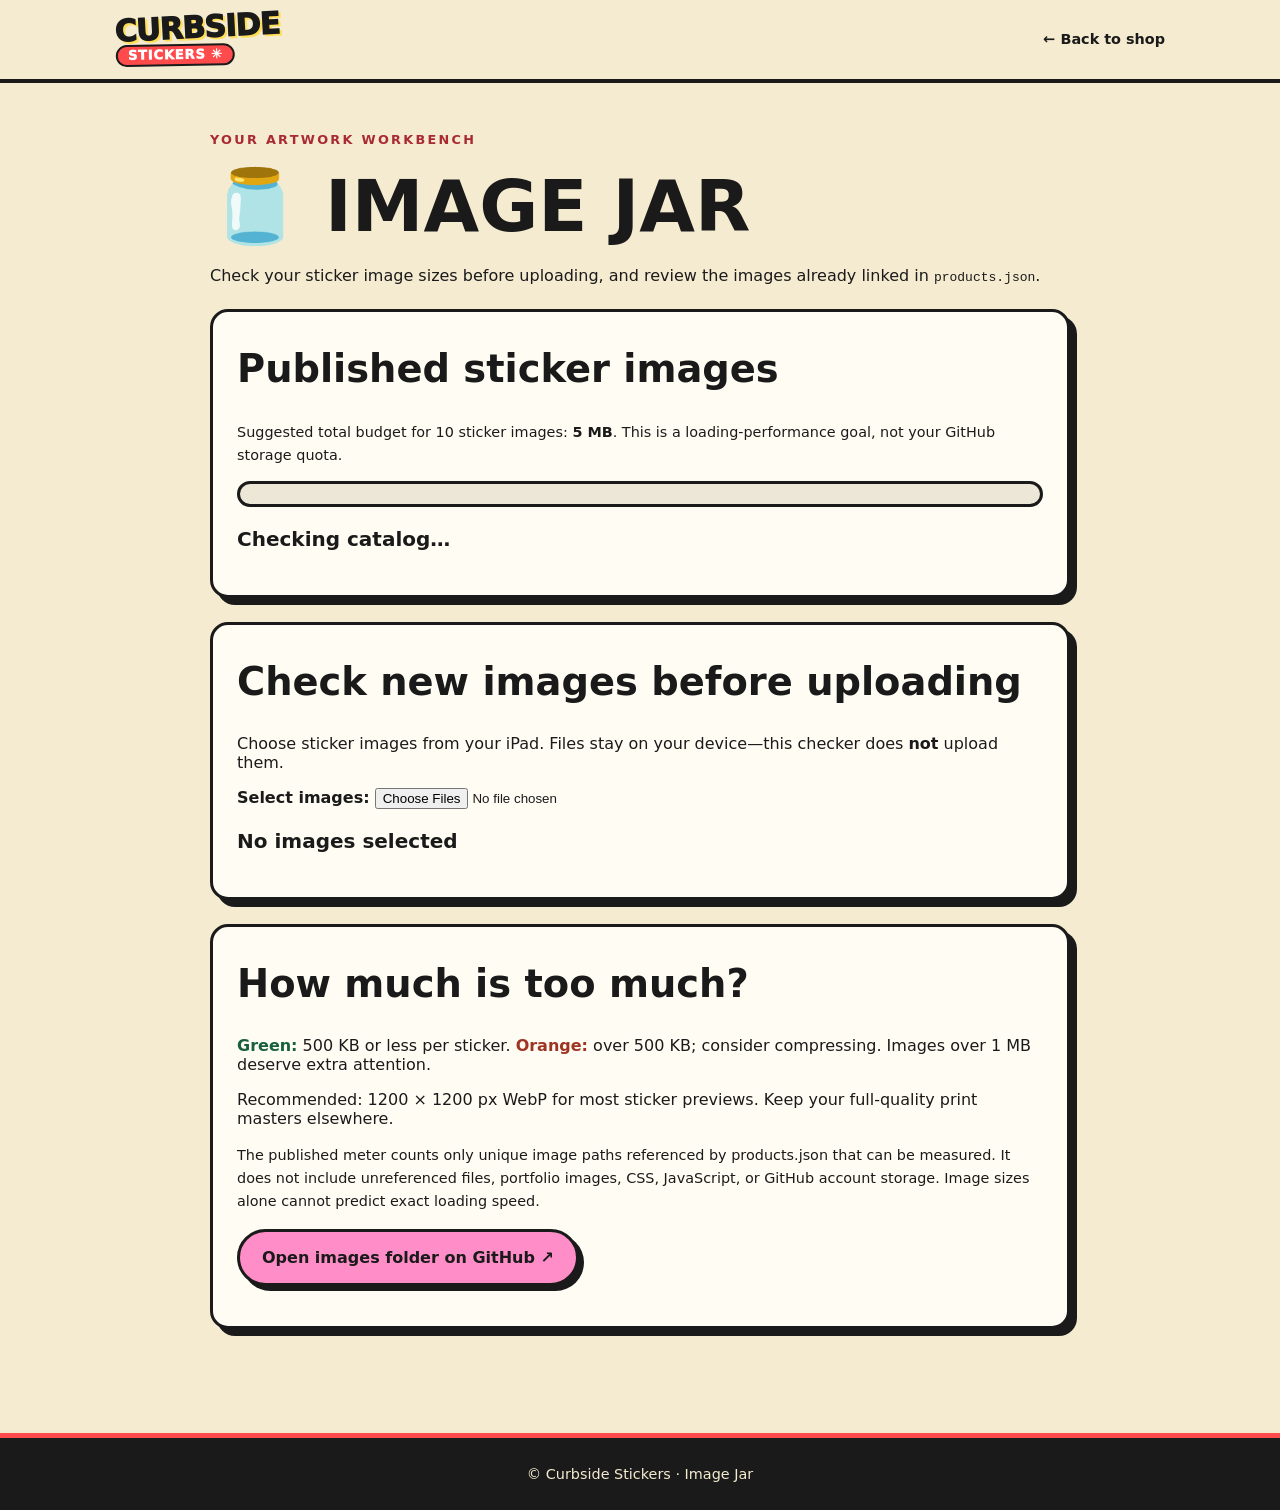
==== image-jar.html @ d5e13626 "Add Curbside Image Jar image budget checker" ====
<!doctype html>
<html lang="en"><head><meta charset="utf-8"><meta name="viewport" content="width=device-width,initial-scale=1">
<meta name="robots" content="noindex"><title>Image Jar | Curbside Stickers</title><link rel="stylesheet" href="style.css">
<style>
.jar-wrap{max-width:900px;margin:0 auto;padding:36px 20px 80px}.jar-panel{background:#fffdf3;border:3px solid #1a1a1a;border-radius:18px;box-shadow:7px 7px 0 #1a1a1a;padding:24px;margin:24px 0}
.jar-meter{height:26px;border:3px solid #1a1a1a;border-radius:30px;overflow:hidden;background:#ece7d7}.jar-fill{height:100%;width:0;background:#b6f3c0;transition:width .2s}
.jar-stat{font-size:1.25rem;font-weight:900}.jar-list{padding:0;list-style:none}.jar-list li{padding:12px 0;border-bottom:1px solid #bbb;overflow-wrap:anywhere}.jar-good{color:#18613c}.jar-warn{color:#a03424}.jar-note{font-size:.9rem;line-height:1.6}input[type=file]{max-width:100%}
</style></head><body>
<header><a class="logo" href="./"><span class="logo-main">CURBSIDE</span><span class="logo-sub">STICKERS ✳</span></a><nav><a href="./">← Back to shop</a></nav></header>
<main class="jar-wrap"><p class="eyebrow">YOUR ARTWORK WORKBENCH</p><h1 style="font-size:clamp(2.5rem,7vw,4.5rem)">🫙 IMAGE JAR</h1>
<p>Check your sticker image sizes before uploading, and review the images already linked in <code>products.json</code>.</p>
<section class="jar-panel"><h2>Published sticker images</h2><p class="jar-note">Suggested total budget for 10 sticker images: <strong>5 MB</strong>. This is a loading-performance goal, not your GitHub storage quota.</p>
<div class="jar-meter" role="progressbar" aria-label="Published image budget used" aria-valuemin="0" aria-valuemax="100" aria-valuenow="0" id="published-meter"><div class="jar-fill" id="published-fill"></div></div>
<p class="jar-stat" id="published-total" aria-live="polite">Checking catalog…</p><ul class="jar-list" id="published-list"></ul><p class="jar-note" id="published-note"></p></section>
<section class="jar-panel"><h2>Check new images before uploading</h2><p>Choose sticker images from your iPad. Files stay on your device—this checker does <strong>not</strong> upload them.</p>
<label for="image-files"><strong>Select images:</strong></label> <input id="image-files" type="file" accept="image/png,image/jpeg,image/webp" multiple>
<p class="jar-stat" id="local-total" aria-live="polite">No images selected</p><ul class="jar-list" id="local-list"></ul></section>
<section class="jar-panel"><h2>How much is too much?</h2><p><strong class="jar-good">Green:</strong> 500 KB or less per sticker. <strong class="jar-warn">Orange:</strong> over 500 KB; consider compressing. Images over 1 MB deserve extra attention.</p>
<p>Recommended: 1200 × 1200 px WebP for most sticker previews. Keep your full-quality print masters elsewhere.</p>
<p class="jar-note">The published meter counts only unique image paths referenced by products.json that can be measured. It does not include unreferenced files, portfolio images, CSS, JavaScript, or GitHub account storage. Image sizes alone cannot predict exact loading speed.</p>
<p><a class="button" href="https://github.com/Wonka15/Little-Sticker-Shop/tree/main/images" target="_blank" rel="noopener noreferrer">Open images folder on GitHub ↗</a></p>
</section></main><footer>© Curbside Stickers · Image Jar</footer><script src="image-jar.js" defer></script></body></html>
---- style.css ----
/*
  CURBSIDE STICKERS — DESIGN SYSTEM
  ====================================
  CSS controls HOW the HTML looks.

  Beginner vocabulary:
  - selector: which element we are styling (example: .hero)
  - property: what we change (example: background)
  - value: the new setting (example: #e8e5ff)

  Tip: edit ONE value, save, then refresh the page to see the result.
*/

/* 1. GLOBAL COLORS AND DEFAULTS */
:root {
  font-family: ui-rounded, system-ui, -apple-system, sans-serif;
  color: #24243c;       /* Main ink color */
  background: #fffaf3;  /* Cream page background */
}

/* border-box keeps padding inside an element's declared width. */
* { box-sizing: border-box; }
body { margin: 0; }
a { color: inherit; }

/* 2. HEADER AND NAVIGATION */
header {
  display: flex;
  align-items: center;
  justify-content: space-between;
  gap: 16px;
  padding: 22px max(24px, calc((100vw - 1050px) / 2));
  background: #fff;
  border-bottom: 2px solid #24243c;
}
header a { text-decoration: none; }
.logo { font-weight: 900; font-size: 1.2rem; }
nav { display: flex; gap: 18px; font-size: .9rem; }

/* 3. HERO — the big colorful welcome section */
.hero {
  padding: 100px 24px 110px;
  text-align: center;
  background: #e8e5ff;
}
.eyebrow {
  font-size: .8rem;
  letter-spacing: .18em;
  font-weight: 900;
  color: #6854a9;
}
h1 {
  font-size: clamp(3.4rem, 9vw, 6.5rem);
  line-height: 1.04;
  margin: 22px 0;
}
h1 em { color: #e45b8d; font-style: normal; }
.hero p { max-width: 480px; margin: 0 auto 28px; line-height: 1.7; }

/* Shared button style: reused by the hero and product card. */
.button {
  display: inline-block;
  background: #24243c;
  color: white;
  padding: 16px 22px;
  border-radius: 14px;
  text-decoration: none;
  font-weight: 800;
  box-shadow: 5px 5px 0 #e45b8d;
}
.button:focus-visible, a:focus-visible {
  outline: 3px solid #e45b8d;
  outline-offset: 4px;
}

/* 4. PAGE SECTIONS */
.section { max-width: 1050px; margin: auto; padding: 76px 24px; }
h2 { font-size: 2.4rem; margin: 10px 0 30px; }

/* 5. PRODUCT CARD — two columns on large screens */
.product {
  display: grid;
  grid-template-columns: 1fr 1fr;
  border: 2px solid #24243c;
  border-radius: 22px;
  overflow: hidden;
  background: white;
  box-shadow: 9px 9px 0 #d8d1fa;
}

/* 6. STICKER ART CONTAINER AND LEGACY ILLUSTRATION STYLES */
.art {
  min-height: 420px;
  background: radial-gradient(circle, #ffe7b0 0 20%, #f4b8cb 70%);
  display: grid;
  place-items: center;
  padding: 35px;
}
.sticker {
  background: #fffef5;
  border: 8px solid white;
  border-radius: 42px;
  transform: rotate(-7deg);
  padding: 34px 20px;
  text-align: center;
  box-shadow: 0 14px 30px #24243c33;
  font-weight: 900;
  letter-spacing: .08em;
}
.computer {
  background: #ddd4bf;
  width: 160px;
  height: 170px;
  border: 7px solid #746e66;
  border-radius: 20px 20px 12px 12px;
  margin: 0 auto 18px;
  padding: 20px;
}
.screen {
  background: #8bc9bc;
  border: 8px solid #5d5a56;
  border-radius: 10px;
  font-size: 38px;
  padding: 8px 0;
}
.slot { width: 60px; height: 6px; background: #746e66; margin: 16px auto; }

/* 7. PRODUCT TEXT, PRICE AND INVENTORY DEMO */
.details { padding: 38px; }
.pill {
  display: inline-block;
  background: #d6f2e4;
  border-radius: 30px;
  padding: 8px 12px;
  font-size: .75rem;
  font-weight: 900;
}
h3 { font-size: 2rem; margin-bottom: 12px; }
.details p { line-height: 1.65; }
.price { display: block; font-size: 2rem; margin: 22px 0; }
.price small { font-size: .8rem; color: #777; }
.meter { height: 12px; background: #eee; border-radius: 20px; overflow: hidden; }
.meter span { display: block; width: 100%; height: 100%; background: #68bea6; }
.muted { color: #666; font-size: .85rem; }
.disabled { background: #777; box-shadow: none; cursor: not-allowed; }

/* 8. BOTTOM INFORMATION AND FOOTER */
.info { background: #fdf0dc; border-radius: 24px; margin-bottom: 60px; }
footer { padding: 28px; text-align: center; background: #24243c; color: white; font-size: .9rem; }

/* 9. MOBILE LAYOUT
   @media means "only apply these styles when the screen is small".
   On an iPad or phone, the product changes from two columns to one. */
@media (max-width: 700px) {
  header { padding: 18px; flex-wrap: wrap; }
  nav { font-size: .8rem; }
  .hero { padding: 75px 20px; }
  .product { grid-template-columns: 1fr; }
  .art { min-height: 310px; }
  .details { padding: 25px; }
}

/* 10. CATALOG: cards are generated from products.json by catalog.js. */
.product-image img { display: block; width: 100%; height: 100%; max-height: 100%; object-fit: contain; }
.product-image .sticker { max-width: 100%; overflow-wrap: anywhere; }

/*
  11. SWIPEABLE SHOWCASE
  =====================
  CSS scroll-snap makes a smooth horizontal gallery without a library.
  On touchscreens: swipe left or right.
  On a desktop: trackpad-scroll sideways, or use Shift + mouse wheel.
*/
.products {
  display: flex;
  overflow-x: auto;
  scroll-snap-type: x mandatory;
  scroll-padding-inline: 8px;
  gap: 22px;
  padding: 12px 8px 26px;
  -webkit-overflow-scrolling: touch;
}
.products .product {
  flex: 0 0 min(84vw, 360px);
  display: flex;
  flex-direction: column;
  scroll-snap-align: start;
  box-shadow: 5px 5px 0 #d8d1fa;
}
.products .art { min-height: 270px; height: 270px; padding: 22px; }
.products .details { padding: 22px; }
.products h3 { font-size: 1.5rem; }
.products .price { font-size: 1.5rem; }
.artwork-link { display: block; text-decoration: none; }
.artwork-link:hover .art { filter: brightness(1.04); }
.artwork-link:focus-visible { outline: 3px solid #e45b8d; outline-offset: -3px; }
.products .sticker { font-size: .9rem; }

/* 12. GRAPHIC DESIGN PORTFOLIO — independent of the sticker shop */
.portfolio-grid {
  display: grid;
  grid-template-columns: repeat(auto-fit, minmax(min(100%, 260px), 1fr));
  gap: 24px;
}
.portfolio-card {
  padding: 18px;
  border: 2px solid #24243c;
  border-radius: 22px;
  background: white;
  box-shadow: 6px 6px 0 #d8d1fa;
}
.portfolio-card h3 { font-size: 1.35rem; margin: 12px 0; }
.portfolio-card p { line-height: 1.6; }
.portfolio-art {
  display: grid;
  place-items: center;
  aspect-ratio: 4 / 3;
  border-radius: 14px;
  overflow: hidden;
  background: linear-gradient(135deg, #e8e5ff, #f4b8cb 55%, #ffe7b0);
}
.portfolio-art img { width: 100%; height: 100%; object-fit: cover; }
.portfolio-placeholder { font-weight: 900; letter-spacing: .12em; color: #6854a9; }
.portfolio-link { display: inline-block; font-weight: 800; margin-top: 8px; }

/* 13. Portfolio spacing */
.portfolio-grid { margin-top: 32px; }

/* 14. TEN SAMPLE STICKER ILLUSTRATIONS
   These decorative demo designs appear whenever product.image is empty.
   To replace one, upload an image and change its path in products.json.
*/
.demo-stage { width:100%; height:100%; min-height:225px; display:grid; place-items:center; background:var(--demo-bg); border-radius:18px; overflow:hidden; }
.demo-diecut { width:80%; min-height:185px; padding:12px; background:#fffefa; border:8px solid #fff; border-radius:38% 42% 35% 40%; box-shadow:0 9px 0 #24243c20,0 15px 30px #24243c22; display:flex; flex-direction:column; align-items:center; justify-content:center; gap:3px; transform:rotate(-6deg); color:var(--demo-ink); text-align:center; }
.demo-sparkle { font-size:1rem; letter-spacing:.4em; }
.demo-emoji { font-size:4.5rem; line-height:1.25; filter:drop-shadow(2px 5px 0 #24243c16); }
.demo-wordmark { font-size:clamp(1.05rem,2vw,1.35rem); font-weight:1000; letter-spacing:.045em; line-height:1.15; }
.demo-caption { font-size:.55rem; font-weight:900; letter-spacing:.14em; margin-top:6px; }

/* 15. ACCESSIBILITY AND MOBILE POLISH */
.products { overscroll-behavior-inline: contain; }
.products .product { min-width: 0; }
.products .details { overflow-wrap: anywhere; }
@media (max-width: 700px) { nav { flex-wrap: wrap; } .section { padding: 56px 20px; } h2 { font-size: clamp(1.8rem, 7vw, 2.4rem); } }
@media (prefers-reduced-motion: reduce) { .products { scroll-behavior: auto; } }

/*
  16. CURBSIDE CARTOON CLUB — BRAND THEME
  =======================================
  Change the colors below to customize the whole site.
  This section intentionally overrides earlier starter styles.
*/
:root {
  --ink: #1a1a1a; --paper: #f4ebd0; --red: #ff4b4b;
  --yellow: #ffde59; --blue: #4ec7e3; --pink: #ff8ec8;
  --mint: #b6f3c0;
  color: var(--ink); background: var(--paper);
  font-family: "Trebuchet MS", ui-rounded, system-ui, sans-serif;
}
body { background: var(--paper); }
header { background: var(--paper); border-bottom: 4px solid var(--ink); padding-block: 14px; }
.logo { display: inline-flex; flex-direction: column; align-items: flex-start; transform: rotate(-3deg); line-height: .94; letter-spacing: -.05em; font-weight: 1000; }
.logo-main { color: var(--ink); font-size: clamp(1.3rem, 3vw, 1.9rem); text-shadow: 2px 2px 0 var(--yellow); }
.logo-sub { background: var(--red); border: 2px solid var(--ink); border-radius: 40px; padding: 3px 10px; color: white; font-size: .82rem; letter-spacing: .06em; transform: rotate(2deg); }
nav a { font-weight: 900; }
nav a:hover { text-decoration: underline; text-decoration-thickness: 3px; text-decoration-color: var(--red); }
.hero { position: relative; isolation: isolate; display: grid; grid-template-columns: minmax(0, 1.3fr) minmax(210px, .7fr); gap: 30px; align-items: center; text-align: left; padding: 80px max(24px, calc((100vw - 1050px)/2)); background: var(--yellow); overflow: hidden; border-bottom: 5px solid var(--ink); }
.hero::before { content: ""; position: absolute; inset: 0; z-index: -1; opacity: .12; background-image: radial-gradient(var(--ink) 1.1px, transparent 1.1px); background-size: 12px 12px; }
.hero h1 { font-family: Impact, "Arial Black", sans-serif; font-weight: 900; font-size: clamp(3.4rem, 7.4vw, 7rem); letter-spacing: -.035em; line-height: .94; margin: 25px 0 12px; }
.hero h1 em { color: var(--red); -webkit-text-stroke: 2px var(--ink); text-shadow: 5px 5px 0 var(--ink); }
.hero .eyebrow { display: inline-block; padding: 8px 12px; background: var(--ink); color: white; letter-spacing: .08em; transform: rotate(-2deg); }
.hero .hero-kicker { font-size: clamp(1.1rem, 2.5vw, 1.55rem); font-weight: 1000; margin: 20px 0 12px; }
.hero p { margin: 0 0 24px; max-width: 520px; font-size: 1rem; }
.hero-art { position: relative; min-height: 350px; }
.hero-sticker { position: absolute; display: grid; place-items: center; border: 9px solid white; outline: 3px solid var(--ink); box-shadow: 9px 11px 0 #1a1a1a33; font-family: "Arial Black", sans-serif; font-weight: 900; }
.hero-smile { width: 190px; height: 190px; border-radius: 50%; background: var(--pink); color: var(--ink); font-size: 10rem; top: 5%; left: 4%; transform: rotate(-14deg); }
.hero-bolt { width: 125px; height: 150px; border-radius: 35% 40% 30% 35%; background: var(--blue); font-size: 5rem; top: 42%; right: 1%; transform: rotate(18deg); }
.hero-skate { width: 100px; height: 100px; border-radius: 36%; background: var(--mint); font-size: 5rem; bottom: 2%; left: 3%; transform: rotate(12deg); }
.hero-scribble { position: absolute; right: 0; top: 0; transform: rotate(13deg); font-size: 1.3rem; font-weight: 1000; line-height: .95; }
.button { border: 3px solid var(--ink); background: var(--pink); color: var(--ink); box-shadow: 5px 5px 0 var(--ink); border-radius: 100px; transition: transform .15s ease, box-shadow .15s ease; }
.button:hover { transform: translate(-2px,-2px); box-shadow: 7px 7px 0 var(--ink); }
.button:focus-visible, a:focus-visible { outline: 3px dashed var(--red); outline-offset: 5px; }
.section h2 { font-family: Impact, "Arial Black", sans-serif; font-size: clamp(2.3rem, 5vw, 4rem); line-height: 1; letter-spacing: -.015em; }
.highlight { background: var(--yellow); box-shadow: 5px 0 0 var(--yellow), -5px 0 0 var(--yellow); }
.eyebrow { color: #a92a31; }
.product, .portfolio-card { border: 3px solid var(--ink); border-radius: 18px; box-shadow: 7px 7px 0 var(--ink); }
.products .product { box-shadow: 7px 7px 0 var(--ink); }
.products .art { background: var(--mint); }
.pill { background: var(--yellow); border: 2px solid var(--ink); letter-spacing: .06em; }
.demo-stage { border: 2px dashed #1a1a1a55; }
.demo-diecut { border: 7px solid white; outline: 2px solid var(--ink); box-shadow: 6px 8px 0 #1a1a1a44; }
.demo-wordmark { font-family: Impact, "Arial Black", sans-serif; font-size: 1.45rem; }
.demo-caption { letter-spacing: .06em; }
.muted { color: #48433b; }
.disabled { background: #e3dfd5; color: #4c4944; border-color: #777; cursor: default; }
.info { background: var(--blue); border: 3px solid var(--ink); box-shadow: 7px 7px 0 var(--ink); }
.portfolio-art { background: linear-gradient(130deg, var(--pink), var(--yellow), var(--mint)); }
footer { background: var(--ink); color: var(--paper); border-top: 5px solid var(--red); }
@media (max-width: 760px) {
  .hero { grid-template-columns: 1fr; padding: 64px 24px 44px; }
  .hero-art { min-height: 230px; max-width: 350px; width: 100%; margin: 0 auto; }
  .hero-smile { width: 145px; height: 145px; font-size: 7.5rem; }
  .hero-bolt { width: 95px; height: 120px; font-size: 3.5rem; }
  .hero-skate { width: 75px; height: 75px; font-size: 3.5rem; }
  nav { gap: 12px; }
}
@media (prefers-reduced-motion: reduce) { .button { transition: none; } }

/* 17. HERO ICON FIX — make the artwork readable on phones and tablets.
   Emoji render at different visual sizes on Apple/Android. Use a CSS-drawn
   lightning bolt and smile instead of relying on platform emoji glyphs. */
.hero-art { width: 100%; min-width: 0; }
.hero-sticker { line-height: 1; }
.hero-smile { font-size: 0; }
.hero-smile::before {
  content: ""; width: 64%; height: 64%; border: 8px solid var(--ink);
  border-radius: 50%; background:
    radial-gradient(circle at 32% 38%, var(--ink) 0 7%, transparent 8%),
    radial-gradient(circle at 68% 38%, var(--ink) 0 7%, transparent 8%),
    var(--pink);
}
.hero-smile::after {
  content: ""; position: absolute; width: 35%; height: 17%;
  border-bottom: 9px solid var(--ink); border-radius: 0 0 60% 60%;
  top: 50%;
}
.hero-bolt { font-size: 0; }
.hero-bolt::before {
  content: ""; width: 75%; height: 83%; background: var(--ink);
  clip-path: polygon(58% 0, 8% 53%, 44% 53%, 29% 100%, 95% 39%, 57% 39%, 76% 0);
}
.hero-skate { font-size: clamp(4rem, 8vw, 6.5rem); }
@media (max-width: 760px) {
  .hero-art { min-height: 320px; max-width: 390px; }
  .hero-smile { width: 190px; height: 190px; top: 4%; left: 4%; }
  .hero-bolt { width: 135px; height: 155px; top: 43%; right: 2%; }
  .hero-skate { width: 95px; height: 95px; bottom: 0; left: 7%; font-size: 5rem; }
  .hero-scribble { right: 4%; top: 4%; }
}
@media (max-width: 370px) {
  .hero-art { min-height: 280px; }
  .hero-smile { width: 155px; height: 155px; }
  .hero-bolt { width: 112px; height: 130px; }
  .hero-skate { width: 80px; height: 80px; font-size: 4rem; }
}

/* 18. ORIGINAL CARTOON ROBOT + SKATEBOARD
   CSS shapes instead of platform-dependent emoji or external image files.
   Edit the dimensions here to resize the homepage illustrations. */
.hero-art { min-height: 370px; }
.cartoon-robot { position: absolute; z-index: 2; width: 195px; height: 278px; top: 5%; left: 2%; transform: rotate(-10deg); filter: drop-shadow(9px 10px 0 #1a1a1a30); }
.robot-antenna { position: absolute; width: 8px; height: 35px; top: -23px; left: 93px; background: var(--ink); border-radius: 5px; }
.robot-antenna::before { content: ""; position: absolute; width: 22px; height: 22px; background: var(--red); border: 4px solid var(--ink); border-radius: 50%; top: -17px; left: -10px; }
.robot-head { position: absolute; width: 185px; height: 155px; top: 15px; left: 5px; border: 7px solid white; outline: 4px solid var(--ink); border-radius: 32px 32px 38px 38px; background: var(--blue); display: flex; justify-content: space-evenly; align-items: center; }
.robot-eye { width: 34px; height: 43px; border: 5px solid var(--ink); border-radius: 50%; background: var(--paper); position: relative; transform: translateY(-15px); }
.robot-eye::after { content: ""; position: absolute; width: 12px; height: 18px; background: var(--ink); border-radius: 50%; top: 13px; left: 10px; }
.robot-mouth { position: absolute; width: 63px; height: 24px; border: 5px solid var(--ink); border-top: 0; border-radius: 0 0 50% 50%; bottom: 20px; left: 55px; }
.robot-body { position: absolute; top: 182px; left: 32px; width: 135px; height: 83px; background: var(--pink); border: 6px solid white; outline: 4px solid var(--ink); border-radius: 20px; display: grid; place-items: center; }
.robot-body::before, .robot-body::after { content: ""; position: absolute; width: 20px; height: 47px; background: var(--blue); border: 4px solid var(--ink); border-radius: 12px; top: 7px; }
.robot-body::before { left: -31px; transform: rotate(15deg); }
.robot-body::after { right: -31px; transform: rotate(-15deg); }
.robot-heart { color: var(--red); font-size: 2.8rem; -webkit-text-stroke: 2px var(--ink); }
.robot-feet { position: absolute; bottom: -2px; left: 56px; width: 24px; height: 20px; background: var(--ink); box-shadow: 61px 0 var(--ink); border-radius: 6px; }
.cartoon-board { position: absolute; z-index: 3; width: 245px; height: 125px; right: 0; bottom: 6%; transform: rotate(-17deg); filter: drop-shadow(8px 9px 0 #1a1a1a30); }
.board-deck { position: absolute; width: 100%; height: 72px; top: 7px; border: 7px solid white; outline: 4px solid var(--ink); border-radius: 45% 45% 43% 43% / 65% 65% 65% 65%; background: var(--red); display: flex; align-items: center; justify-content: center; gap: 8px; font-family: Impact, "Arial Black", sans-serif; font-size: 1.55rem; letter-spacing: .025em; color: white; text-shadow: 2px 2px 0 var(--ink); }
.board-star { color: var(--yellow); font-size: 1.7rem; }
.board-wheel { position: absolute; width: 36px; height: 36px; border: 6px solid var(--ink); background: var(--yellow); border-radius: 50%; top: 78px; }
.wheel-one { left: 44px; } .wheel-two { right: 44px; }
@media (max-width: 760px) {
  .hero-art { min-height: 350px; max-width: 390px; }
  .cartoon-robot { left: 4%; top: 8%; }
  .cartoon-board { right: 0; bottom: 4%; }
}
@media (max-width: 370px) {
  .hero-art { min-height: 320px; }
  .cartoon-robot { transform: rotate(-10deg) scale(.83); transform-origin: top left; }
  .cartoon-board { transform: rotate(-17deg) scale(.82); transform-origin: bottom right; }
}
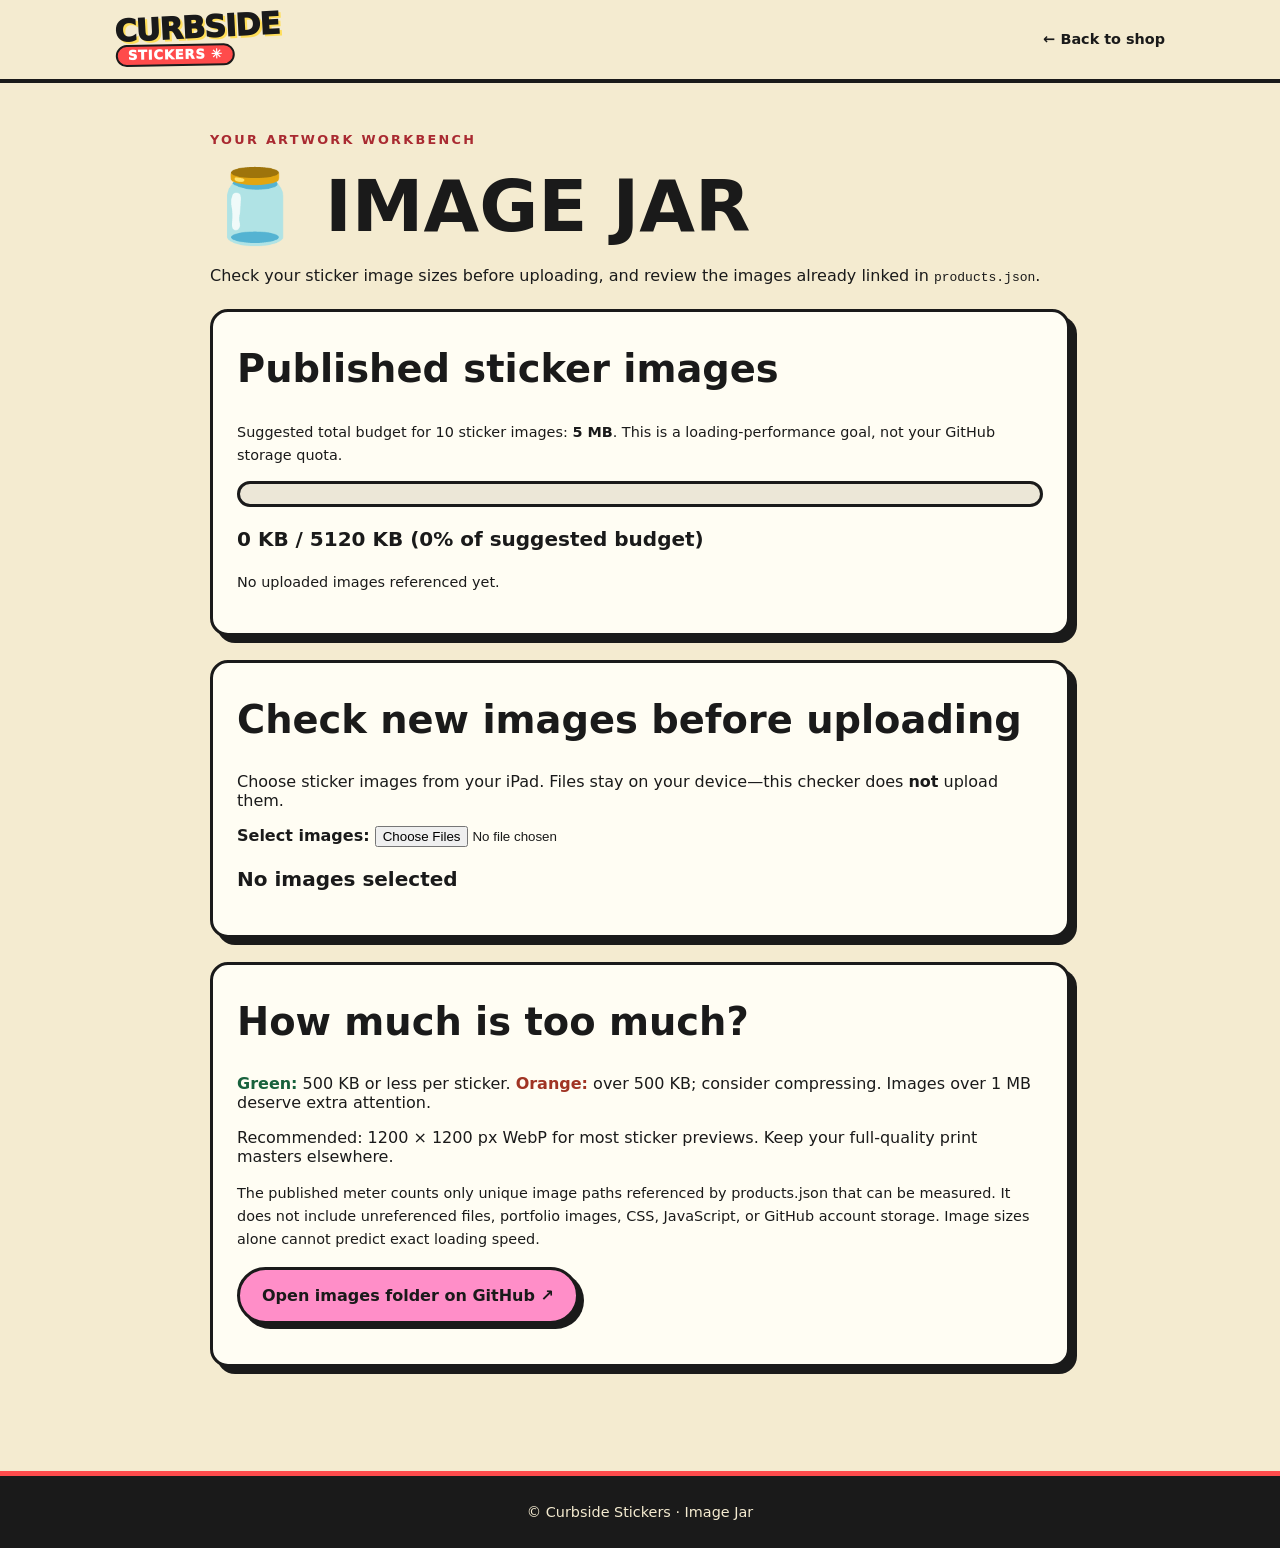
==== commit dd70c041: "Add working image size meter to Image Jar page" ====
--- a/image-jar.html
+++ b/image-jar.html
@@ -19,4 +19,22 @@
 <p>Recommended: 1200 × 1200 px WebP for most sticker previews. Keep your full-quality print masters elsewhere.</p>
 <p class="jar-note">The published meter counts only unique image paths referenced by products.json that can be measured. It does not include unreferenced files, portfolio images, CSS, JavaScript, or GitHub account storage. Image sizes alone cannot predict exact loading speed.</p>
 <p><a class="button" href="https://github.com/Wonka15/Little-Sticker-Shop/tree/main/images" target="_blank" rel="noopener noreferrer">Open images folder on GitHub ↗</a></p>
-</section></main><footer>© Curbside Stickers · Image Jar</footer><script src="image-jar.js" defer></script></body></html>+</section></main><footer>© Curbside Stickers · Image Jar</footer><script>
+const limit=512000,budget=5242880;
+const el=id=>document.getElementById(id);
+const size=n=>(n/1024).toFixed(0)+" KB";
+function row(list,name,bytes){const li=document.createElement("li");li.textContent=name+" — "+size(bytes)+(bytes>limit?" ⚠ Large":" ✓");list.append(li);}
+async function check(){
+ try{
+  const res=await fetch("products.json");if(!res.ok)throw Error("Catalog unavailable");
+  const data=await res.json();let total=0;
+  const paths=[...new Set(data.products.map(p=>p.image).filter(p=>typeof p==="string"&&p.startsWith("images/")&&!p.includes("..")))];
+  for(const path of paths){try{const r=await fetch(path);if(!r.ok)throw Error("Not found");const bytes=(await r.blob()).size;total+=bytes;row(el("published-list"),path,bytes);}catch(e){const li=document.createElement("li");li.textContent=path+" — unavailable";el("published-list").append(li);}}
+  const pct=Math.round(total/budget*100);el("published-total").textContent=size(total)+" / 5120 KB ("+pct+"% of suggested budget)";
+  el("published-fill").style.width=Math.min(pct,100)+"%";el("published-meter").setAttribute("aria-valuenow",Math.min(pct,100));
+  el("published-note").textContent=paths.length?"Only images referenced in products.json are counted.":"No uploaded images referenced yet.";
+ }catch(e){el("published-total").textContent="Unable to check catalog";}
+}
+el("image-files").addEventListener("change",e=>{const files=[...e.target.files];el("local-list").replaceChildren();el("local-total").textContent=files.length+" images · "+size(files.reduce((n,f)=>n+f.size,0));files.forEach(f=>row(el("local-list"),f.name,f.size));});
+check();
+</script></body></html>
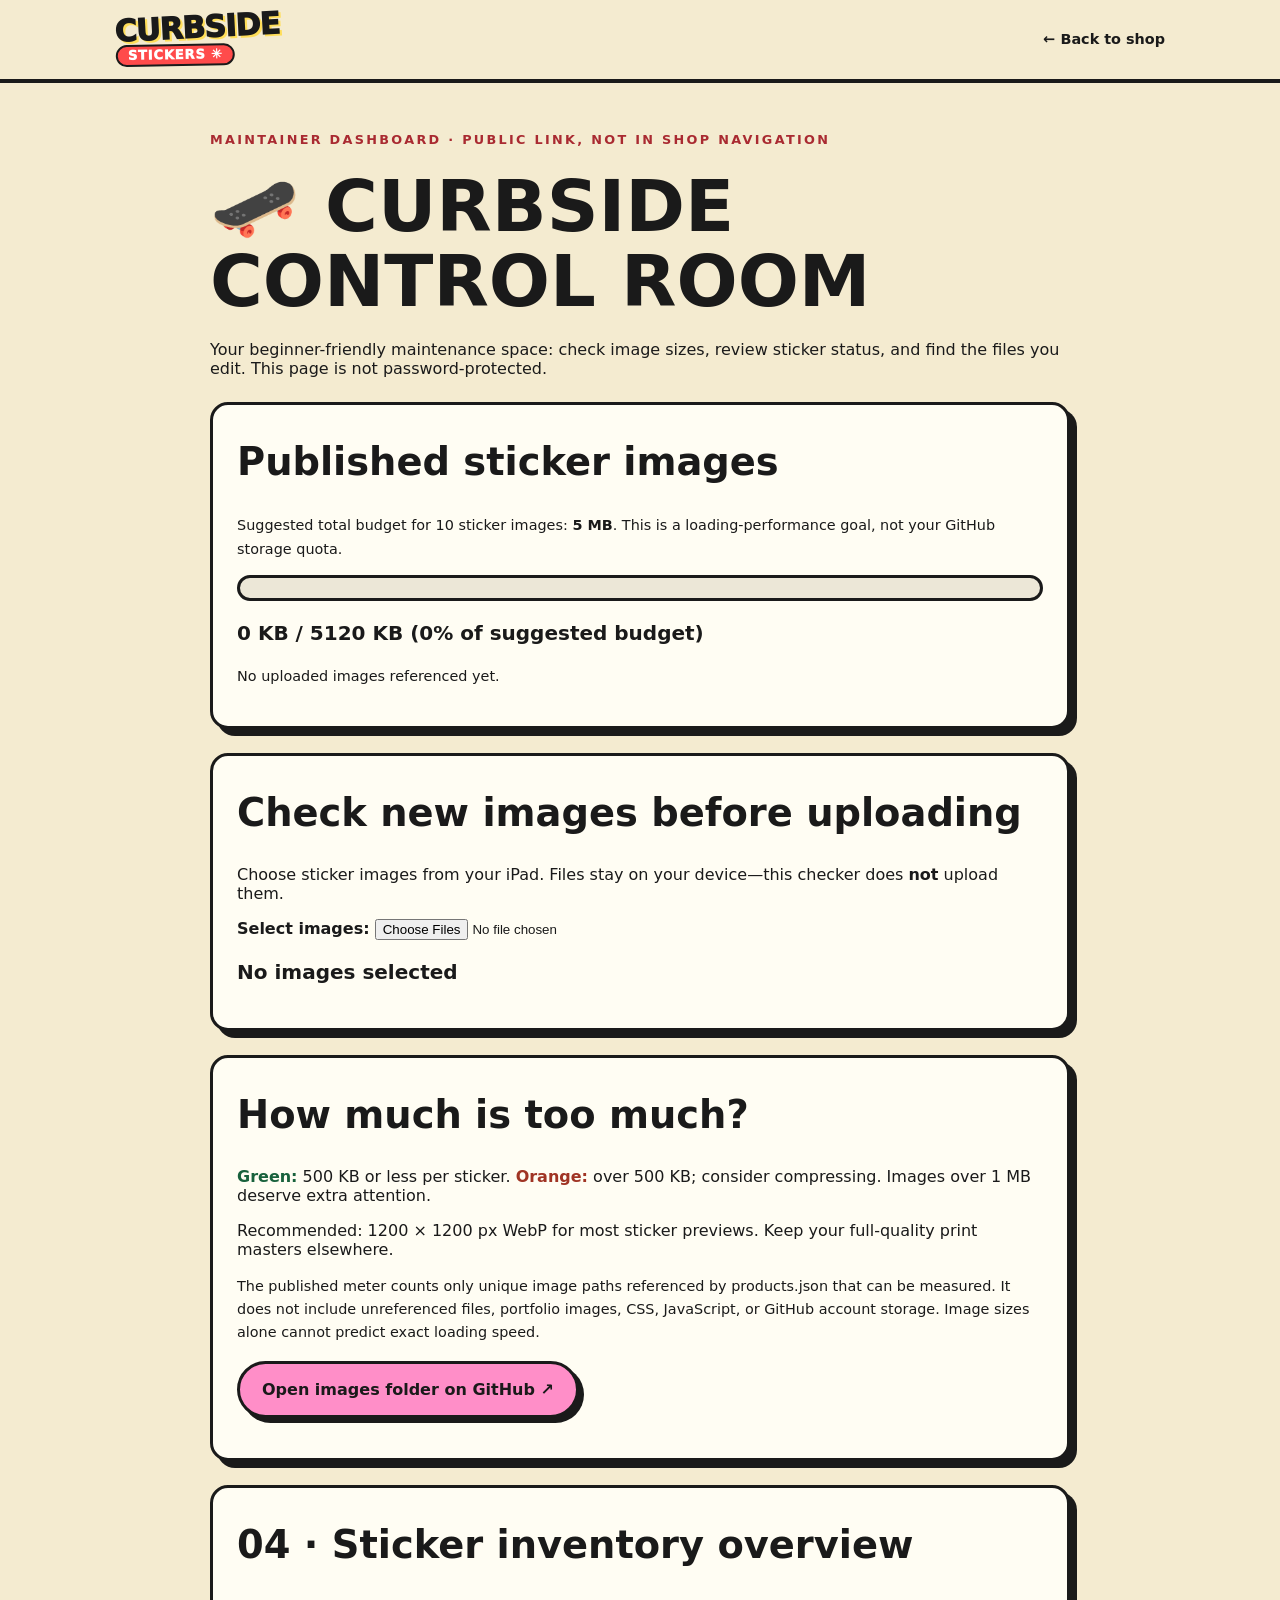
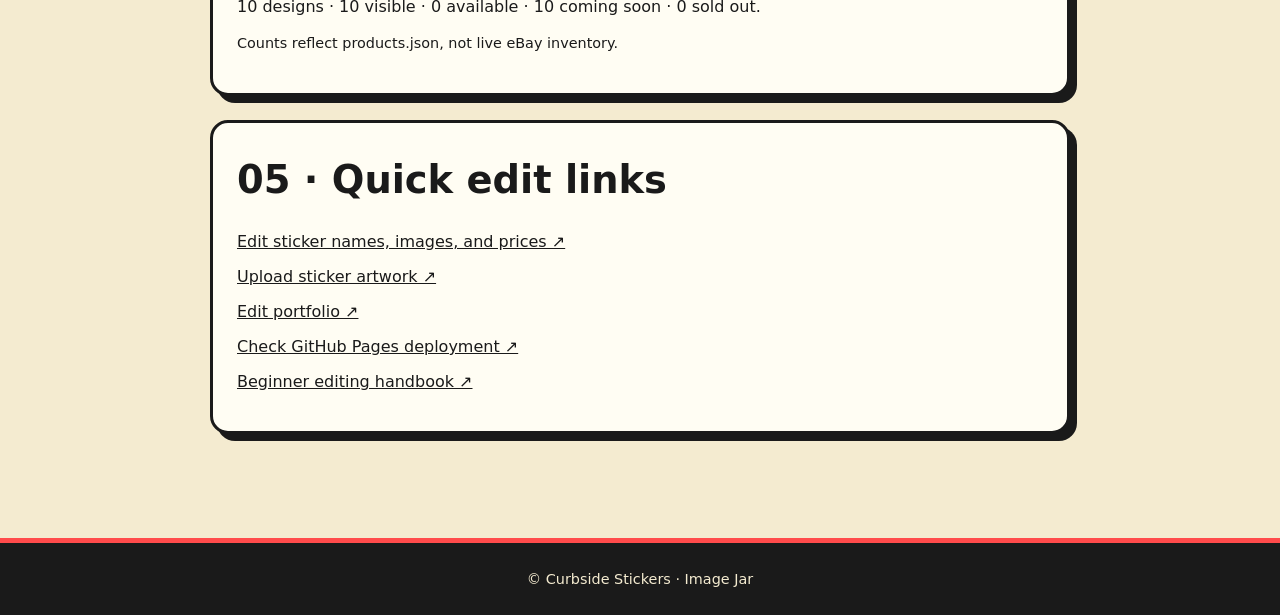
==== commit fb844dcc: "Turn Image Jar into Curbside maintainer control room" ====
--- a/image-jar.html
+++ b/image-jar.html
@@ -1,14 +1,14 @@
 <!doctype html>
 <html lang="en"><head><meta charset="utf-8"><meta name="viewport" content="width=device-width,initial-scale=1">
-<meta name="robots" content="noindex"><title>Image Jar | Curbside Stickers</title><link rel="stylesheet" href="style.css">
+<meta name="robots" content="noindex"><title>Control Room | Curbside Stickers</title><link rel="stylesheet" href="style.css">
 <style>
 .jar-wrap{max-width:900px;margin:0 auto;padding:36px 20px 80px}.jar-panel{background:#fffdf3;border:3px solid #1a1a1a;border-radius:18px;box-shadow:7px 7px 0 #1a1a1a;padding:24px;margin:24px 0}
 .jar-meter{height:26px;border:3px solid #1a1a1a;border-radius:30px;overflow:hidden;background:#ece7d7}.jar-fill{height:100%;width:0;background:#b6f3c0;transition:width .2s}
 .jar-stat{font-size:1.25rem;font-weight:900}.jar-list{padding:0;list-style:none}.jar-list li{padding:12px 0;border-bottom:1px solid #bbb;overflow-wrap:anywhere}.jar-good{color:#18613c}.jar-warn{color:#a03424}.jar-note{font-size:.9rem;line-height:1.6}input[type=file]{max-width:100%}
 </style></head><body>
 <header><a class="logo" href="./"><span class="logo-main">CURBSIDE</span><span class="logo-sub">STICKERS ✳</span></a><nav><a href="./">← Back to shop</a></nav></header>
-<main class="jar-wrap"><p class="eyebrow">YOUR ARTWORK WORKBENCH</p><h1 style="font-size:clamp(2.5rem,7vw,4.5rem)">🫙 IMAGE JAR</h1>
-<p>Check your sticker image sizes before uploading, and review the images already linked in <code>products.json</code>.</p>
+<main class="jar-wrap"><p class="eyebrow">MAINTAINER DASHBOARD · PUBLIC LINK, NOT IN SHOP NAVIGATION</p><h1 style="font-size:clamp(2.5rem,7vw,4.5rem)">🛹 CURBSIDE CONTROL ROOM</h1>
+<p>Your beginner-friendly maintenance space: check image sizes, review sticker status, and find the files you edit. This page is not password-protected.</p>
 <section class="jar-panel"><h2>Published sticker images</h2><p class="jar-note">Suggested total budget for 10 sticker images: <strong>5 MB</strong>. This is a loading-performance goal, not your GitHub storage quota.</p>
 <div class="jar-meter" role="progressbar" aria-label="Published image budget used" aria-valuemin="0" aria-valuemax="100" aria-valuenow="0" id="published-meter"><div class="jar-fill" id="published-fill"></div></div>
 <p class="jar-stat" id="published-total" aria-live="polite">Checking catalog…</p><ul class="jar-list" id="published-list"></ul><p class="jar-note" id="published-note"></p></section>
@@ -19,7 +19,13 @@
 <p>Recommended: 1200 × 1200 px WebP for most sticker previews. Keep your full-quality print masters elsewhere.</p>
 <p class="jar-note">The published meter counts only unique image paths referenced by products.json that can be measured. It does not include unreferenced files, portfolio images, CSS, JavaScript, or GitHub account storage. Image sizes alone cannot predict exact loading speed.</p>
 <p><a class="button" href="https://github.com/Wonka15/Little-Sticker-Shop/tree/main/images" target="_blank" rel="noopener noreferrer">Open images folder on GitHub ↗</a></p>
-</section></main><footer>© Curbside Stickers · Image Jar</footer><script>
+</section><section class="jar-panel"><h2>04 · Sticker inventory overview</h2><p id="inventory-status" aria-live="polite">Reading catalog…</p><p class="jar-note">Counts reflect products.json, not live eBay inventory.</p></section>
+<section class="jar-panel"><h2>05 · Quick edit links</h2>
+<p><a href="https://github.com/Wonka15/Little-Sticker-Shop/edit/main/products.json">Edit sticker names, images, and prices ↗</a></p>
+<p><a href="https://github.com/Wonka15/Little-Sticker-Shop/tree/main/images">Upload sticker artwork ↗</a></p>
+<p><a href="https://github.com/Wonka15/Little-Sticker-Shop/edit/main/projects.json">Edit portfolio ↗</a></p>
+<p><a href="https://github.com/Wonka15/Little-Sticker-Shop/actions">Check GitHub Pages deployment ↗</a></p>
+<p><a href="https://github.com/Wonka15/Little-Sticker-Shop/blob/main/HANDBOOK.md">Beginner editing handbook ↗</a></p></section></main><footer>© Curbside Stickers · Image Jar</footer><script>
 const limit=512000,budget=5242880;
 const el=id=>document.getElementById(id);
 const size=n=>(n/1024).toFixed(0)+" KB";
@@ -28,6 +34,11 @@
  try{
   const res=await fetch("products.json");if(!res.ok)throw Error("Catalog unavailable");
   const data=await res.json();let total=0;
+  // Count your sticker entries. These numbers are not synced with eBay.
+  const products=Array.isArray(data.products)?data.products:[];
+  const visible=products.filter(p=>p.visible!==false);
+  const count=status=>visible.filter(p=>p.status===status).length;
+  el("inventory-status").textContent=products.length+" designs · "+visible.length+" visible · "+count("available")+" available · "+count("coming-soon")+" coming soon · "+count("sold-out")+" sold out.";
   const paths=[...new Set(data.products.map(p=>p.image).filter(p=>typeof p==="string"&&p.startsWith("images/")&&!p.includes("..")))];
   for(const path of paths){try{const r=await fetch(path);if(!r.ok)throw Error("Not found");const bytes=(await r.blob()).size;total+=bytes;row(el("published-list"),path,bytes);}catch(e){const li=document.createElement("li");li.textContent=path+" — unavailable";el("published-list").append(li);}}
   const pct=Math.round(total/budget*100);el("published-total").textContent=size(total)+" / 5120 KB ("+pct+"% of suggested budget)";
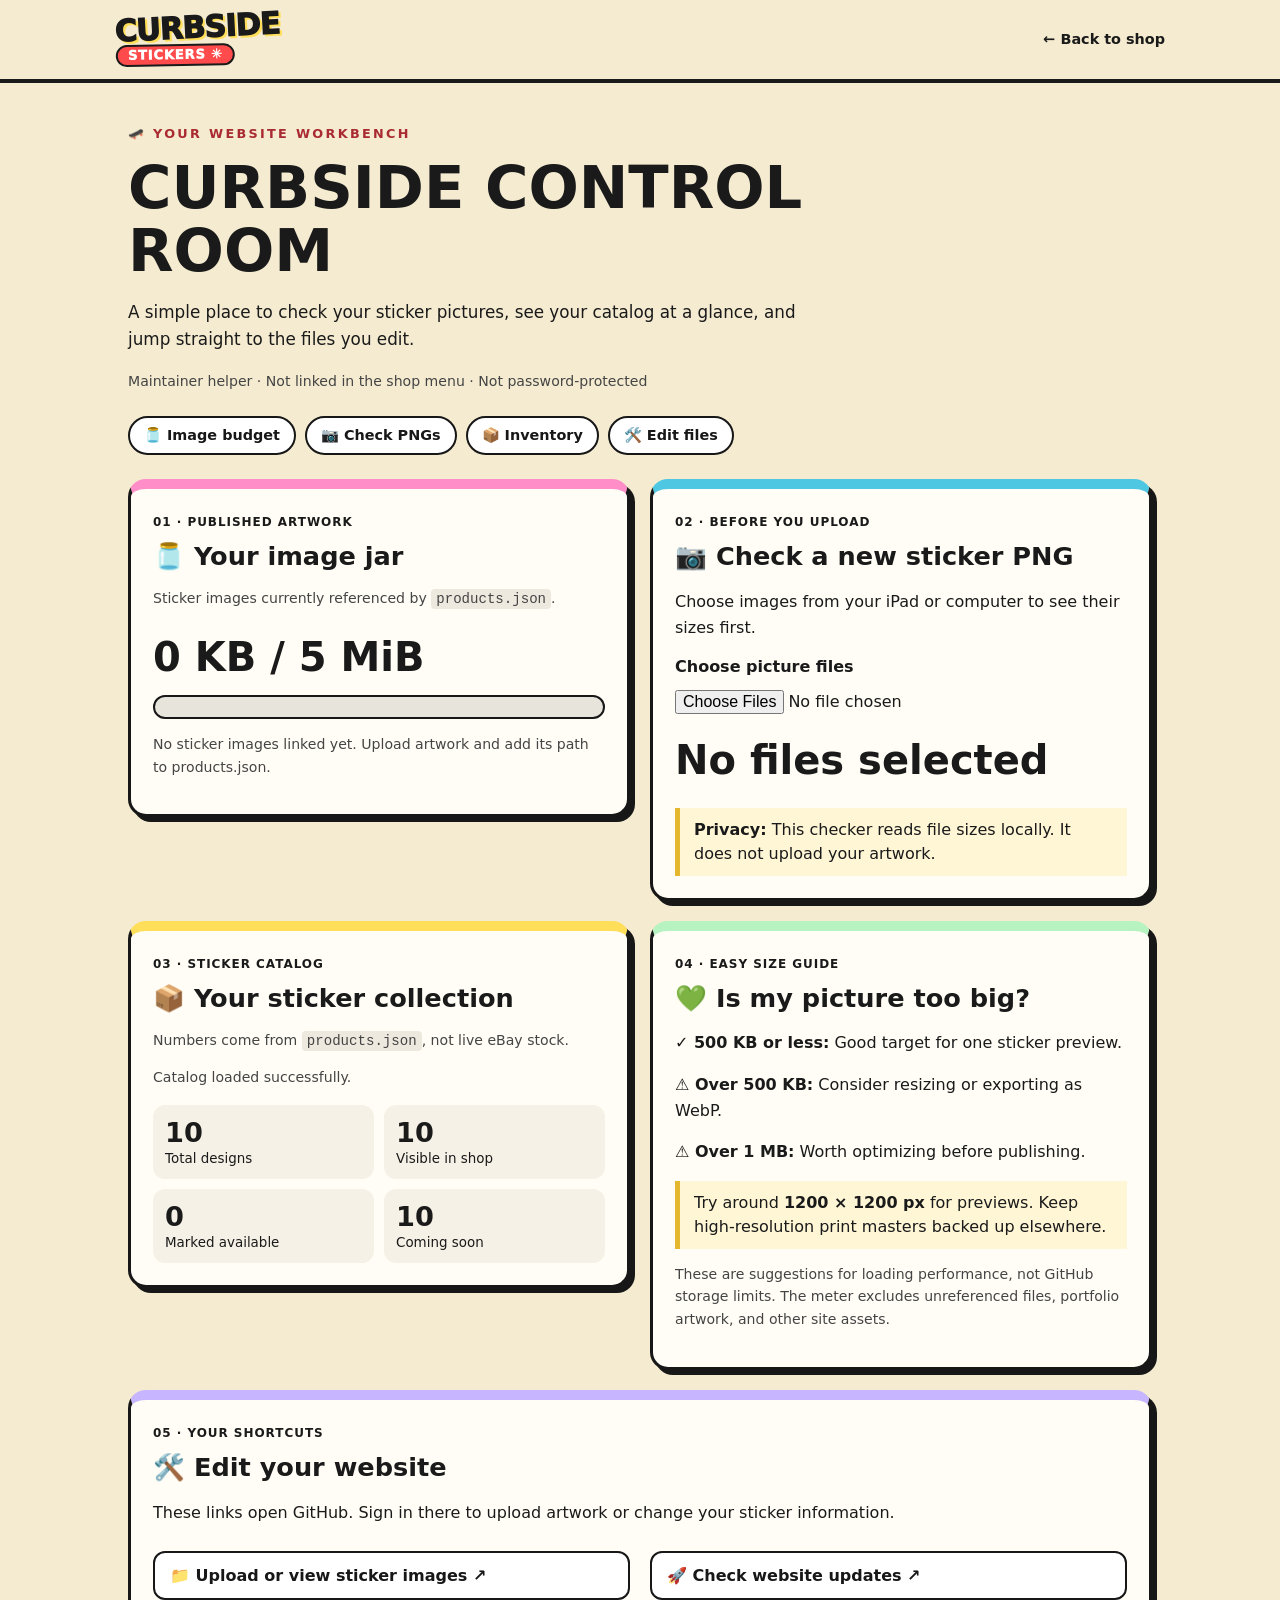
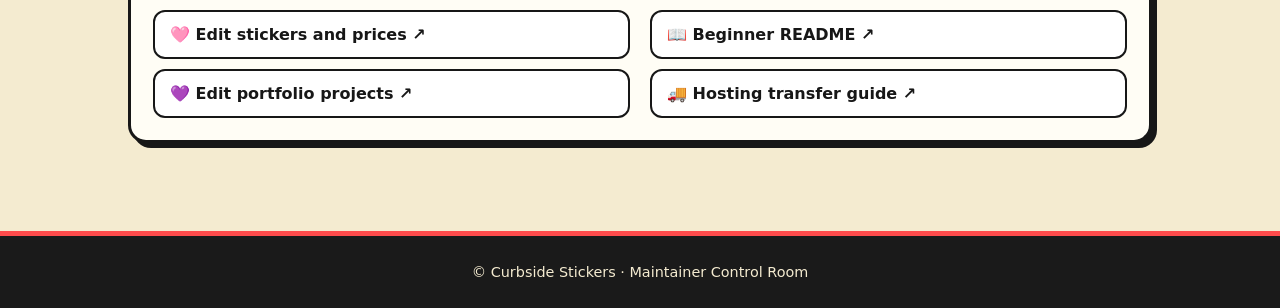
==== commit d5e247b5: "Redesign maintainer Image Jar with readable dashboard cards and beginner comments" ====
--- a/image-jar.html
+++ b/image-jar.html
@@ -1,51 +1,256 @@
 <!doctype html>
-<html lang="en"><head><meta charset="utf-8"><meta name="viewport" content="width=device-width,initial-scale=1">
-<meta name="robots" content="noindex"><title>Control Room | Curbside Stickers</title><link rel="stylesheet" href="style.css">
-<style>
-.jar-wrap{max-width:900px;margin:0 auto;padding:36px 20px 80px}.jar-panel{background:#fffdf3;border:3px solid #1a1a1a;border-radius:18px;box-shadow:7px 7px 0 #1a1a1a;padding:24px;margin:24px 0}
-.jar-meter{height:26px;border:3px solid #1a1a1a;border-radius:30px;overflow:hidden;background:#ece7d7}.jar-fill{height:100%;width:0;background:#b6f3c0;transition:width .2s}
-.jar-stat{font-size:1.25rem;font-weight:900}.jar-list{padding:0;list-style:none}.jar-list li{padding:12px 0;border-bottom:1px solid #bbb;overflow-wrap:anywhere}.jar-good{color:#18613c}.jar-warn{color:#a03424}.jar-note{font-size:.9rem;line-height:1.6}input[type=file]{max-width:100%}
-</style></head><body>
-<header><a class="logo" href="./"><span class="logo-main">CURBSIDE</span><span class="logo-sub">STICKERS ✳</span></a><nav><a href="./">← Back to shop</a></nav></header>
-<main class="jar-wrap"><p class="eyebrow">MAINTAINER DASHBOARD · PUBLIC LINK, NOT IN SHOP NAVIGATION</p><h1 style="font-size:clamp(2.5rem,7vw,4.5rem)">🛹 CURBSIDE CONTROL ROOM</h1>
-<p>Your beginner-friendly maintenance space: check image sizes, review sticker status, and find the files you edit. This page is not password-protected.</p>
-<section class="jar-panel"><h2>Published sticker images</h2><p class="jar-note">Suggested total budget for 10 sticker images: <strong>5 MB</strong>. This is a loading-performance goal, not your GitHub storage quota.</p>
-<div class="jar-meter" role="progressbar" aria-label="Published image budget used" aria-valuemin="0" aria-valuemax="100" aria-valuenow="0" id="published-meter"><div class="jar-fill" id="published-fill"></div></div>
-<p class="jar-stat" id="published-total" aria-live="polite">Checking catalog…</p><ul class="jar-list" id="published-list"></ul><p class="jar-note" id="published-note"></p></section>
-<section class="jar-panel"><h2>Check new images before uploading</h2><p>Choose sticker images from your iPad. Files stay on your device—this checker does <strong>not</strong> upload them.</p>
-<label for="image-files"><strong>Select images:</strong></label> <input id="image-files" type="file" accept="image/png,image/jpeg,image/webp" multiple>
-<p class="jar-stat" id="local-total" aria-live="polite">No images selected</p><ul class="jar-list" id="local-list"></ul></section>
-<section class="jar-panel"><h2>How much is too much?</h2><p><strong class="jar-good">Green:</strong> 500 KB or less per sticker. <strong class="jar-warn">Orange:</strong> over 500 KB; consider compressing. Images over 1 MB deserve extra attention.</p>
-<p>Recommended: 1200 × 1200 px WebP for most sticker previews. Keep your full-quality print masters elsewhere.</p>
-<p class="jar-note">The published meter counts only unique image paths referenced by products.json that can be measured. It does not include unreferenced files, portfolio images, CSS, JavaScript, or GitHub account storage. Image sizes alone cannot predict exact loading speed.</p>
-<p><a class="button" href="https://github.com/Wonka15/Little-Sticker-Shop/tree/main/images" target="_blank" rel="noopener noreferrer">Open images folder on GitHub ↗</a></p>
-</section><section class="jar-panel"><h2>04 · Sticker inventory overview</h2><p id="inventory-status" aria-live="polite">Reading catalog…</p><p class="jar-note">Counts reflect products.json, not live eBay inventory.</p></section>
-<section class="jar-panel"><h2>05 · Quick edit links</h2>
-<p><a href="https://github.com/Wonka15/Little-Sticker-Shop/edit/main/products.json">Edit sticker names, images, and prices ↗</a></p>
-<p><a href="https://github.com/Wonka15/Little-Sticker-Shop/tree/main/images">Upload sticker artwork ↗</a></p>
-<p><a href="https://github.com/Wonka15/Little-Sticker-Shop/edit/main/projects.json">Edit portfolio ↗</a></p>
-<p><a href="https://github.com/Wonka15/Little-Sticker-Shop/actions">Check GitHub Pages deployment ↗</a></p>
-<p><a href="https://github.com/Wonka15/Little-Sticker-Shop/blob/main/HANDBOOK.md">Beginner editing handbook ↗</a></p></section></main><footer>© Curbside Stickers · Image Jar</footer><script>
-const limit=512000,budget=5242880;
-const el=id=>document.getElementById(id);
-const size=n=>(n/1024).toFixed(0)+" KB";
-function row(list,name,bytes){const li=document.createElement("li");li.textContent=name+" — "+size(bytes)+(bytes>limit?" ⚠ Large":" ✓");list.append(li);}
-async function check(){
- try{
-  const res=await fetch("products.json");if(!res.ok)throw Error("Catalog unavailable");
-  const data=await res.json();let total=0;
-  // Count your sticker entries. These numbers are not synced with eBay.
-  const products=Array.isArray(data.products)?data.products:[];
-  const visible=products.filter(p=>p.visible!==false);
-  const count=status=>visible.filter(p=>p.status===status).length;
-  el("inventory-status").textContent=products.length+" designs · "+visible.length+" visible · "+count("available")+" available · "+count("coming-soon")+" coming soon · "+count("sold-out")+" sold out.";
-  const paths=[...new Set(data.products.map(p=>p.image).filter(p=>typeof p==="string"&&p.startsWith("images/")&&!p.includes("..")))];
-  for(const path of paths){try{const r=await fetch(path);if(!r.ok)throw Error("Not found");const bytes=(await r.blob()).size;total+=bytes;row(el("published-list"),path,bytes);}catch(e){const li=document.createElement("li");li.textContent=path+" — unavailable";el("published-list").append(li);}}
-  const pct=Math.round(total/budget*100);el("published-total").textContent=size(total)+" / 5120 KB ("+pct+"% of suggested budget)";
-  el("published-fill").style.width=Math.min(pct,100)+"%";el("published-meter").setAttribute("aria-valuenow",Math.min(pct,100));
-  el("published-note").textContent=paths.length?"Only images referenced in products.json are counted.":"No uploaded images referenced yet.";
- }catch(e){el("published-total").textContent="Unable to check catalog";}
-}
-el("image-files").addEventListener("change",e=>{const files=[...e.target.files];el("local-list").replaceChildren();el("local-total").textContent=files.length+" images · "+size(files.reduce((n,f)=>n+f.size,0));files.forEach(f=>row(el("local-list"),f.name,f.size));});
-check();
-</script></body></html>+<!--
+  🩵 CURBSIDE CONTROL ROOM — beginner-friendly maintenance dashboard
+  ================================================================
+  HTML: the sections below are the dashboard's visible panels.
+  CSS: the <style> section makes this page easy to read on iPad.
+  JS: the <script> section reads products.json and checks image sizes.
+  NOTE: This page is public if someone knows its URL. Never add secrets.
+-->
+<html lang="en">
+<head>
+  <meta charset="utf-8">
+  <meta name="viewport" content="width=device-width, initial-scale=1">
+  <meta name="robots" content="noindex">
+  <title>Control Room | Curbside Stickers</title>
+  <link rel="stylesheet" href="style.css">
+
+  <!-- 🩵 Dashboard-only styling. The public shop still uses style.css. -->
+  <style>
+    .control-room { max-width: 1060px; margin: 0 auto; padding: 28px 18px 88px; }
+    .control-room * { box-sizing: border-box; }
+    .control-intro { max-width: 760px; line-height: 1.6; }
+    .control-title { font-size: clamp(2rem, 6vw, 3.7rem); line-height: 1.06; margin: 12px 0; }
+    .control-subtitle { font-size: 1.05rem; max-width: 700px; }
+    .control-nav { display: flex; gap: 9px; flex-wrap: wrap; margin: 24px 0; }
+    .control-nav a { color: #171717; background: #fff; border: 2px solid #171717; border-radius: 999px; padding: 9px 14px; text-decoration: none; font-weight: 800; }
+    .control-nav a:focus-visible, .control-link:focus-visible, .file-label:focus-within { outline: 3px solid #2855d7; outline-offset: 3px; }
+    .control-grid { display: grid; grid-template-columns: repeat(2, minmax(0, 1fr)); gap: 20px; align-items: start; }
+    .control-card { background: #fffdf5; border: 3px solid #171717; border-radius: 18px; padding: 22px; box-shadow: 5px 5px 0 #171717; min-width: 0; }
+    .control-card.wide { grid-column: 1 / -1; }
+    .control-card h2 { font-size: clamp(1.25rem, 3vw, 1.6rem); margin: 0 0 10px; line-height: 1.25; }
+    .control-card p { line-height: 1.6; }
+    .control-kicker { display: inline-block; font-weight: 900; font-size: .75rem; letter-spacing: .08em; text-transform: uppercase; margin-bottom: 12px; }
+    .control-pink { border-top: 10px solid #ff8ec8; }
+    .control-blue { border-top: 10px solid #4ec7e3; }
+    .control-yellow { border-top: 10px solid #ffde59; }
+    .control-green { border-top: 10px solid #b6f3c0; }
+    .control-purple { border-top: 10px solid #c8b5ff; }
+    .control-muted { font-size: .88rem; color: #444; }
+    .control-number { font-size: clamp(1.7rem, 4vw, 2.5rem); font-weight: 900; margin: 6px 0; overflow-wrap: anywhere; }
+    .control-meter { height: 24px; background: #e7e4db; border: 2px solid #171717; border-radius: 999px; overflow: hidden; }
+    .control-fill { height: 100%; width: 0; background: #63c88c; transition: width .25s; }
+    .control-fill.over { background: #e66d58; }
+    .control-list { list-style: none; margin: 12px 0 0; padding: 0; }
+    .control-list li { display: flex; justify-content: space-between; gap: 12px; flex-wrap: wrap; padding: 12px 0; border-bottom: 1px solid #c9c5bb; overflow-wrap: anywhere; }
+    .control-list li:last-child { border-bottom: 0; }
+    .control-status { font-weight: 800; }
+    .control-status.warn { color: #9a351f; }
+    .control-status.good { color: #18613c; }
+    .control-file { display: block; max-width: 100%; margin: 14px 0; font: inherit; }
+    .control-link { display: block; border: 2px solid #171717; border-radius: 12px; padding: 13px 15px; margin-top: 10px; color: #171717; background: #fff; font-weight: 800; text-decoration: none; overflow-wrap: anywhere; }
+    .control-link:hover { background: #fff2c3; }
+    .control-stats { display: grid; grid-template-columns: repeat(2, minmax(0, 1fr)); gap: 10px; margin-top: 16px; }
+    .control-stat { background: #f5f1e6; border-radius: 12px; padding: 12px; }
+    .control-stat strong { display: block; font-size: 1.7rem; }
+    .control-stat span { font-size: .84rem; }
+    .control-tip { border-left: 5px solid #e4b72f; padding: 10px 14px; background: #fff6d6; margin-top: 16px; line-height: 1.5; }
+    .control-room code { background: #eee9df; border-radius: 4px; padding: 2px 5px; overflow-wrap: anywhere; }
+    @media (max-width: 720px) { .control-grid { grid-template-columns: 1fr; } .control-card.wide { grid-column: auto; } .control-card { padding: 18px; } }
+  </style>
+</head>
+<body>
+  <header>
+    <a class="logo" href="./"><span class="logo-main">CURBSIDE</span><span class="logo-sub">STICKERS ✳</span></a>
+    <nav aria-label="Control room navigation"><a href="./">← Back to shop</a></nav>
+  </header>
+
+  <main class="control-room">
+    <!-- 🩵 01: Intro and quick navigation -->
+    <div class="control-intro">
+      <p class="eyebrow">🛹 YOUR WEBSITE WORKBENCH</p>
+      <h1 class="control-title">CURBSIDE CONTROL ROOM</h1>
+      <p class="control-subtitle">A simple place to check your sticker pictures, see your catalog at a glance, and jump straight to the files you edit.</p>
+      <p class="control-muted">Maintainer helper · Not linked in the shop menu · Not password-protected</p>
+    </div>
+    <nav class="control-nav" aria-label="Jump to dashboard section">
+      <a href="#image-budget">🫙 Image budget</a>
+      <a href="#new-images">📷 Check PNGs</a>
+      <a href="#inventory">📦 Inventory</a>
+      <a href="#quick-links">🛠️ Edit files</a>
+    </nav>
+
+    <div class="control-grid">
+      <!-- 🩷 02: How much space published sticker previews use -->
+      <section class="control-card control-pink" id="image-budget">
+        <span class="control-kicker">01 · Published artwork</span>
+        <h2>🫙 Your image jar</h2>
+        <p class="control-muted">Sticker images currently referenced by <code>products.json</code>.</p>
+        <p class="control-number" id="published-total" aria-live="polite">Checking images…</p>
+        <div class="control-meter" role="progressbar" aria-label="Suggested image budget used" aria-valuemin="0" aria-valuemax="100" aria-valuenow="0" id="published-meter">
+          <div class="control-fill" id="published-fill"></div>
+        </div>
+        <p class="control-muted" id="published-note">Suggested total: 5 MiB for the sticker collection.</p>
+        <ul class="control-list" id="published-list"></ul>
+      </section>
+
+      <!-- 🩵 03: Local image checker; does NOT upload anything -->
+      <section class="control-card control-blue" id="new-images">
+        <span class="control-kicker">02 · Before you upload</span>
+        <h2>📷 Check a new sticker PNG</h2>
+        <p>Choose images from your iPad or computer to see their sizes first.</p>
+        <label for="image-files"><strong>Choose picture files</strong></label>
+        <input class="control-file" id="image-files" type="file" accept="image/png,image/jpeg,image/webp" multiple>
+        <p class="control-number" id="local-total" aria-live="polite">No files selected</p>
+        <ul class="control-list" id="local-list"></ul>
+        <div class="control-tip"><strong>Privacy:</strong> This checker reads file sizes locally. It does not upload your artwork.</div>
+      </section>
+
+      <!-- 💛 04: Product status overview, based on JSON, not eBay -->
+      <section class="control-card control-yellow" id="inventory">
+        <span class="control-kicker">03 · Sticker catalog</span>
+        <h2>📦 Your sticker collection</h2>
+        <p class="control-muted">Numbers come from <code>products.json</code>, not live eBay stock.</p>
+        <p id="inventory-status" class="control-muted" aria-live="polite">Loading catalog…</p>
+        <div class="control-stats">
+          <div class="control-stat"><strong id="stat-total">—</strong><span>Total designs</span></div>
+          <div class="control-stat"><strong id="stat-visible">—</strong><span>Visible in shop</span></div>
+          <div class="control-stat"><strong id="stat-available">—</strong><span>Marked available</span></div>
+          <div class="control-stat"><strong id="stat-coming">—</strong><span>Coming soon</span></div>
+        </div>
+      </section>
+
+      <!-- 💚 05: Plain-language explanation of the performance targets -->
+      <section class="control-card control-green" id="guidelines">
+        <span class="control-kicker">04 · Easy size guide</span>
+        <h2>💚 Is my picture too big?</h2>
+        <p><strong>✓ 500 KB or less:</strong> Good target for one sticker preview.</p>
+        <p><strong>⚠ Over 500 KB:</strong> Consider resizing or exporting as WebP.</p>
+        <p><strong>⚠ Over 1 MB:</strong> Worth optimizing before publishing.</p>
+        <div class="control-tip">Try around <strong>1200 × 1200 px</strong> for previews. Keep high-resolution print masters backed up elsewhere.</div>
+        <p class="control-muted">These are suggestions for loading performance, not GitHub storage limits. The meter excludes unreferenced files, portfolio artwork, and other site assets.</p>
+      </section>
+
+      <!-- 💜 06: Edit source files using GitHub's signed-in editor -->
+      <section class="control-card control-purple wide" id="quick-links">
+        <span class="control-kicker">05 · Your shortcuts</span>
+        <h2>🛠️ Edit your website</h2>
+        <p>These links open GitHub. Sign in there to upload artwork or change your sticker information.</p>
+        <div class="control-grid">
+          <div>
+            <a class="control-link" href="https://github.com/Wonka15/Little-Sticker-Shop/tree/main/images" target="_blank" rel="noopener noreferrer">📁 Upload or view sticker images ↗</a>
+            <a class="control-link" href="https://github.com/Wonka15/Little-Sticker-Shop/edit/main/products.json" target="_blank" rel="noopener noreferrer">🩷 Edit stickers and prices ↗</a>
+            <a class="control-link" href="https://github.com/Wonka15/Little-Sticker-Shop/edit/main/projects.json" target="_blank" rel="noopener noreferrer">💜 Edit portfolio projects ↗</a>
+          </div>
+          <div>
+            <a class="control-link" href="https://github.com/Wonka15/Little-Sticker-Shop/actions" target="_blank" rel="noopener noreferrer">🚀 Check website updates ↗</a>
+            <a class="control-link" href="https://github.com/Wonka15/Little-Sticker-Shop/blob/main/README.md" target="_blank" rel="noopener noreferrer">📖 Beginner README ↗</a>
+            <a class="control-link" href="https://github.com/Wonka15/Little-Sticker-Shop/blob/main/HOSTING-MIGRATION.md" target="_blank" rel="noopener noreferrer">🚚 Hosting transfer guide ↗</a>
+          </div>
+        </div>
+      </section>
+    </div>
+  </main>
+  <footer>© Curbside Stickers · Maintainer Control Room</footer>
+
+  <script>
+    // 🩵 BEGINNER SETTINGS: change these only if you want new size targets.
+    const PER_IMAGE_TARGET = 500 * 1024;       // 500 KiB per picture
+    const TOTAL_IMAGE_BUDGET = 5 * 1024 * 1024; // 5 MiB for the collection
+
+    // Helper: find a page element by its ID.
+    const byId = (id) => document.getElementById(id);
+
+    // Helper: make bytes easy to read.
+    function readableSize(bytes) {
+      return bytes >= 1024 * 1024
+        ? (bytes / (1024 * 1024)).toFixed(2) + " MiB"
+        : Math.round(bytes / 1024) + " KB";
+    }
+
+    // Show a filename, its size, and a friendly status.
+    function addImageRow(list, name, bytes) {
+      const item = document.createElement("li");
+      const filename = document.createElement("span");
+      filename.textContent = name;
+      const status = document.createElement("span");
+      status.className = "control-status " + (bytes > PER_IMAGE_TARGET ? "warn" : "good");
+      status.textContent = readableSize(bytes) + (bytes > PER_IMAGE_TARGET ? " · Check size" : " · Good");
+      item.append(filename, status);
+      list.append(item);
+    }
+
+    // 🩵 STEP 1: Read the sticker catalog, then count the sticker statuses.
+    async function loadDashboard() {
+      try {
+        const response = await fetch("./products.json", { cache: "no-cache" });
+        if (!response.ok) throw new Error("Couldn't load products.json");
+        const data = await response.json();
+        if (!Array.isArray(data.products)) throw new Error("Invalid product list");
+
+        const products = data.products.filter(Boolean);
+        const visible = products.filter((product) => product.visible !== false);
+        const count = (status) => visible.filter((product) => product.status === status).length;
+        byId("stat-total").textContent = products.length;
+        byId("stat-visible").textContent = visible.length;
+        byId("stat-available").textContent = count("available");
+        byId("stat-coming").textContent = count("coming-soon");
+        byId("inventory-status").textContent = "Catalog loaded successfully.";
+
+        // 🩵 STEP 2: Collect unique image paths. Only allow files in images/.
+        const paths = [...new Set(products.map((product) => product.image).filter(
+          (path) => typeof path === "string" &&
+            /^images\/[a-zA-Z0-9_./-]+\.(png|jpe?g|webp)$/i.test(path) &&
+            !path.includes("..")
+        ))];
+
+        let totalBytes = 0;
+        let unavailable = 0;
+        for (const path of paths) {
+          try {
+            const imageResponse = await fetch(path);
+            if (!imageResponse.ok) throw new Error("Image not found");
+            const bytes = (await imageResponse.blob()).size;
+            totalBytes += bytes;
+            addImageRow(byId("published-list"), path, bytes);
+          } catch {
+            unavailable++;
+            const item = document.createElement("li");
+            item.textContent = path + " · Unavailable";
+            byId("published-list").append(item);
+          }
+        }
+
+        const percent = Math.round((totalBytes / TOTAL_IMAGE_BUDGET) * 100);
+        byId("published-total").textContent = readableSize(totalBytes) + " / 5 MiB";
+        byId("published-fill").style.width = Math.min(percent, 100) + "%";
+        byId("published-fill").classList.toggle("over", totalBytes > TOTAL_IMAGE_BUDGET);
+        byId("published-meter").setAttribute("aria-valuenow", Math.min(percent, 100));
+        byId("published-note").textContent = paths.length === 0
+          ? "No sticker images linked yet. Upload artwork and add its path to products.json."
+          : paths.length + " linked image(s) · " + percent + "% of suggested budget" +
+            (unavailable ? " · " + unavailable + " unavailable" : "");
+      } catch (error) {
+        byId("inventory-status").textContent = "Couldn't read the catalog. Check products.json.";
+        byId("published-total").textContent = "Image check unavailable";
+        byId("published-note").textContent = "Open this page on your hosted website, not as a local file.";
+        console.error("Control Room:", error);
+      }
+    }
+
+    // 🩵 STEP 3: Check selected pictures on this device. No uploading occurs.
+    byId("image-files").addEventListener("change", (event) => {
+      const files = Array.from(event.target.files || []);
+      const list = byId("local-list");
+      list.replaceChildren();
+      const total = files.reduce((sum, file) => sum + file.size, 0);
+      byId("local-total").textContent = files.length
+        ? files.length + " file(s) · " + readableSize(total)
+        : "No files selected";
+      files.forEach((file) => addImageRow(list, file.name, file.size));
+    });
+
+    loadDashboard();
+  </script>
+</body>
+</html>
--- a/style.css
+++ b/style.css
@@ -9,6 +9,14 @@
   - value: the new setting (example: #e8e5ff)
 
   Tip: edit ONE value, save, then refresh the page to see the result.
+*/
+
+/* 💚 GREEN / CSS MAP
+   COLORS: edit the :root variables in section 16 for the current brand palette.
+   SIZES: px = fixed pixels, rem = scalable text-based units, % = relative.
+   MOBILE: @media rules adapt the layout to narrow screens.
+   IMPORTANT: later CSS rules can override earlier ones.
+   Avoid deleting older rules until you understand the cascade.
 */
 
 /* 1. GLOBAL COLORS AND DEFAULTS */
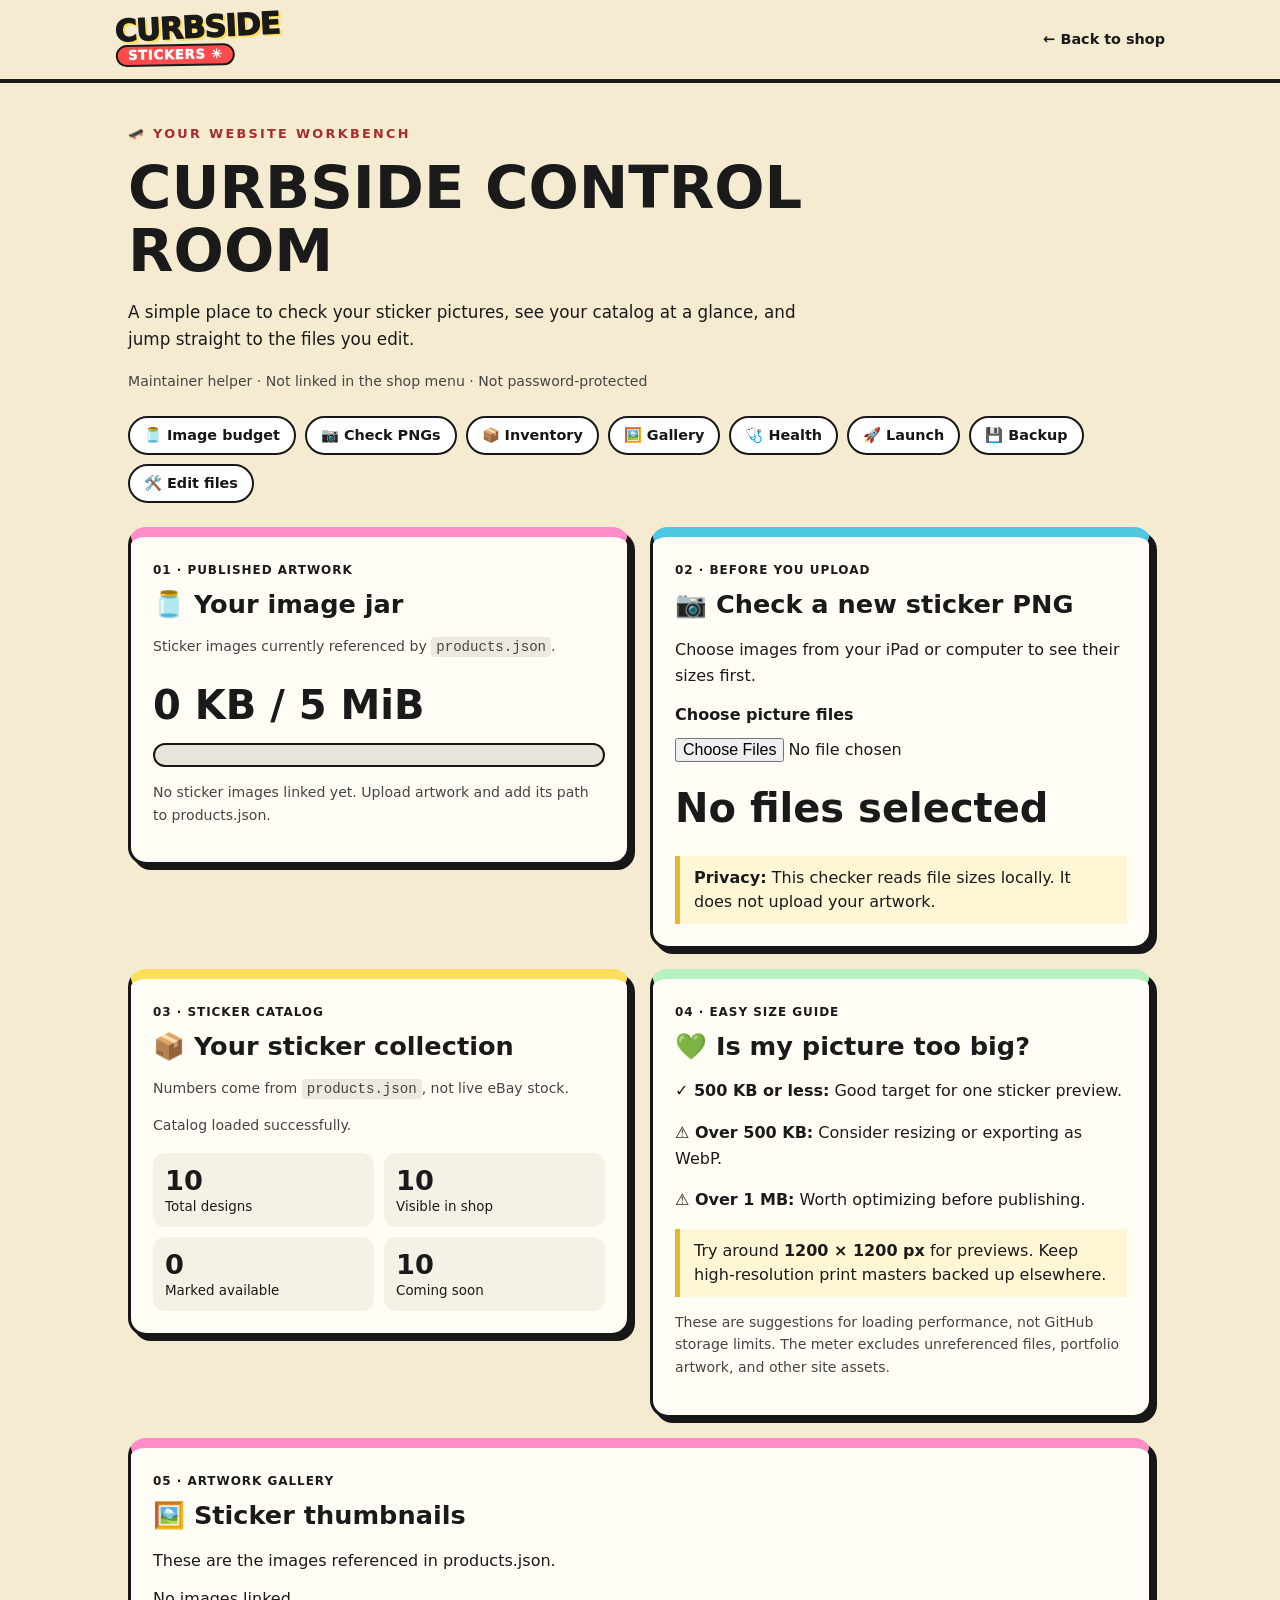
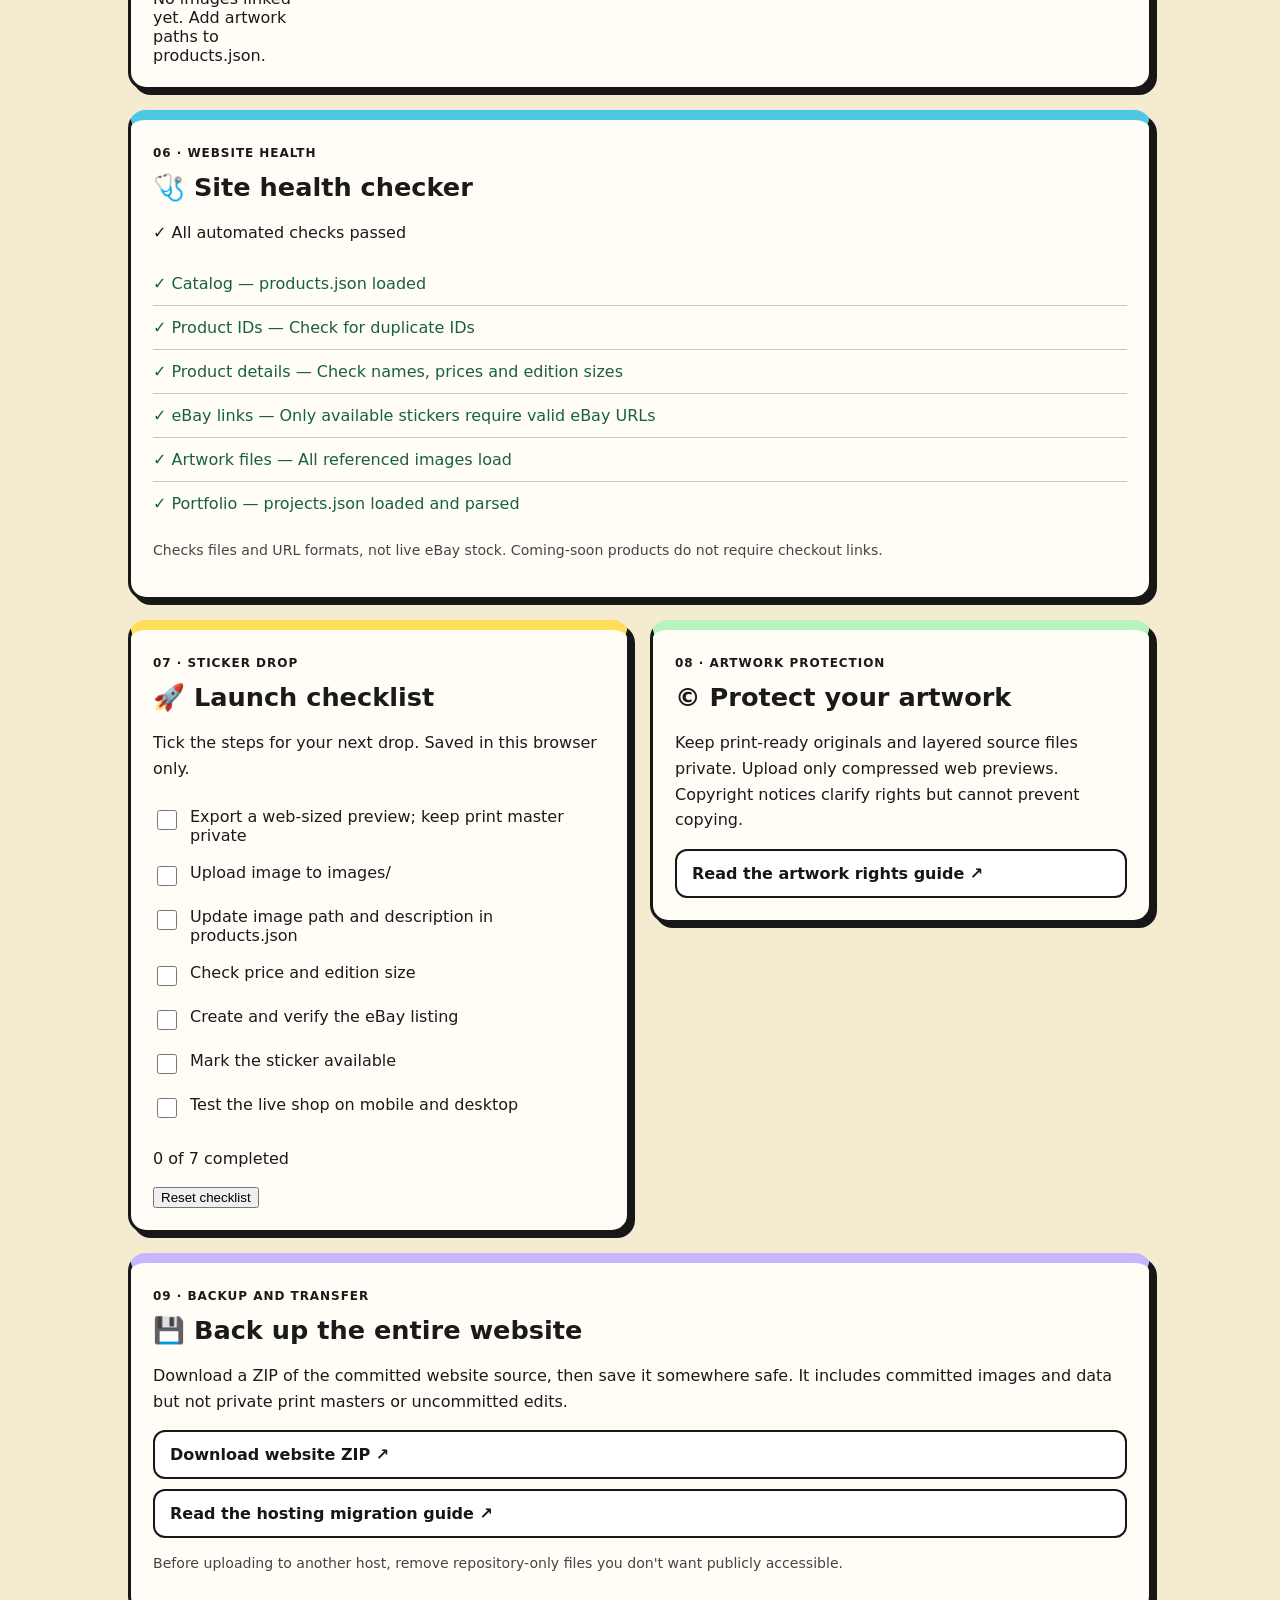
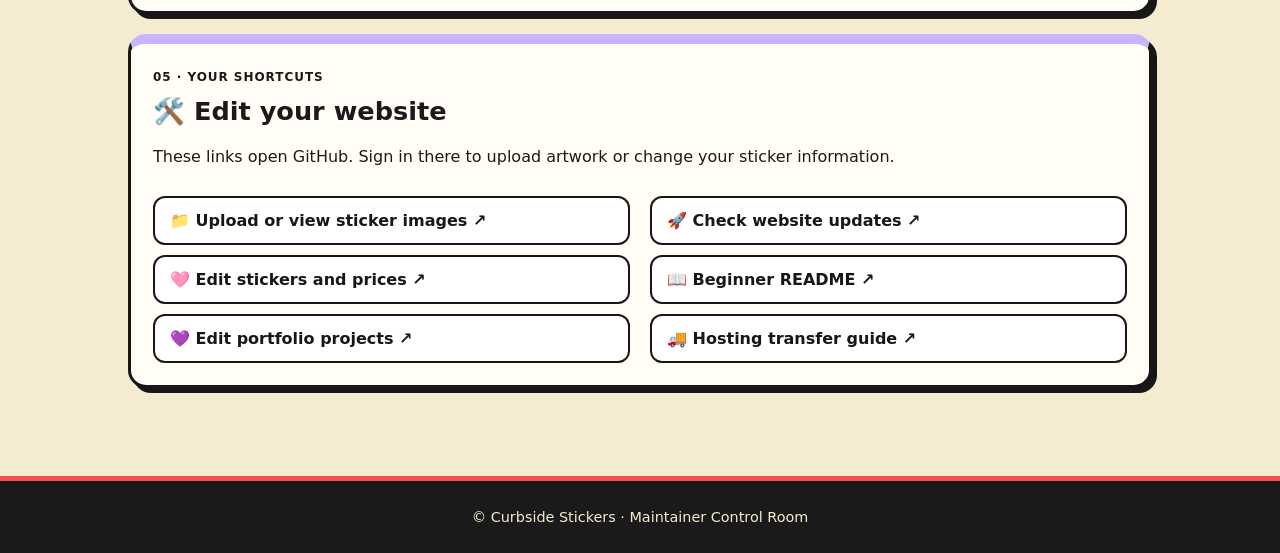
==== commit 04cedf9a: "Add thumbnails, health checks, launch checklist, rights and backup panels" ====
--- a/image-jar.html
+++ b/image-jar.html
@@ -55,7 +55,7 @@
     .control-stat strong { display: block; font-size: 1.7rem; }
     .control-stat span { font-size: .84rem; }
     .control-tip { border-left: 5px solid #e4b72f; padding: 10px 14px; background: #fff6d6; margin-top: 16px; line-height: 1.5; }
-    .control-room code { background: #eee9df; border-radius: 4px; padding: 2px 5px; overflow-wrap: anywhere; }
+.thumb-gallery{display:grid;grid-template-columns:repeat(auto-fill,minmax(145px,1fr));gap:12px}.thumb-card{padding:10px;border:2px solid #222;border-radius:12px;background:white;overflow-wrap:anywhere}.thumb-card img{width:100%;height:115px;object-fit:contain;background:#eee}.thumb-card small{display:block;margin-top:8px}.launch-step{display:flex;gap:10px;align-items:start;padding:9px 0}.launch-step input{width:20px;height:20px;flex:none}.control-room code { background: #eee9df; border-radius: 4px; padding: 2px 5px; overflow-wrap: anywhere; }
     @media (max-width: 720px) { .control-grid { grid-template-columns: 1fr; } .control-card.wide { grid-column: auto; } .control-card { padding: 18px; } }
   </style>
 </head>
@@ -77,7 +77,7 @@
       <a href="#image-budget">🫙 Image budget</a>
       <a href="#new-images">📷 Check PNGs</a>
       <a href="#inventory">📦 Inventory</a>
-      <a href="#quick-links">🛠️ Edit files</a>
+      <a href="#previews">🖼️ Gallery</a><a href="#health">🩺 Health</a><a href="#launch">🚀 Launch</a><a href="#backup">💾 Backup</a><a href="#quick-links">🛠️ Edit files</a>
     </nav>
 
     <div class="control-grid">
@@ -131,6 +131,11 @@
         <p class="control-muted">These are suggestions for loading performance, not GitHub storage limits. The meter excludes unreferenced files, portfolio artwork, and other site assets.</p>
       </section>
 
+<section class="control-card control-pink wide" id="previews"><span class="control-kicker">05 · Artwork gallery</span><h2>🖼️ Sticker thumbnails</h2><p>These are the images referenced in products.json.</p><div id="thumb-gallery" class="thumb-gallery">Loading previews…</div></section>
+<section class="control-card control-blue wide" id="health"><span class="control-kicker">06 · Website health</span><h2>🩺 Site health checker</h2><p id="health-summary" aria-live="polite">Checking site…</p><ul id="health-list" class="control-list"></ul><p class="control-muted">Checks files and URL formats, not live eBay stock. Coming-soon products do not require checkout links.</p></section>
+<section class="control-card control-yellow" id="launch"><span class="control-kicker">07 · Sticker drop</span><h2>🚀 Launch checklist</h2><p>Tick the steps for your next drop. Saved in this browser only.</p><div id="launch-steps"></div><p id="launch-count" aria-live="polite"></p><button id="launch-reset" type="button">Reset checklist</button></section>
+<section class="control-card control-green" id="rights"><span class="control-kicker">08 · Artwork protection</span><h2>©️ Protect your artwork</h2><p>Keep print-ready originals and layered source files private. Upload only compressed web previews. Copyright notices clarify rights but cannot prevent copying.</p><a class="control-link" href="ARTWORK-RIGHTS.md">Read the artwork rights guide ↗</a></section>
+<section class="control-card control-purple wide" id="backup"><span class="control-kicker">09 · Backup and transfer</span><h2>💾 Back up the entire website</h2><p>Download a ZIP of the committed website source, then save it somewhere safe. It includes committed images and data but not private print masters or uncommitted edits.</p><a class="control-link" href="https://github.com/Wonka15/Little-Sticker-Shop/archive/refs/heads/main.zip">Download website ZIP ↗</a><a class="control-link" href="HOSTING-MIGRATION.md">Read the hosting migration guide ↗</a><p class="control-muted">Before uploading to another host, remove repository-only files you don't want publicly accessible.</p></section>
       <!-- 💜 06: Edit source files using GitHub's signed-in editor -->
       <section class="control-card control-purple wide" id="quick-links">
         <span class="control-kicker">05 · Your shortcuts</span>
@@ -204,7 +209,7 @@
             !path.includes("..")
         ))];
 
-        let totalBytes = 0;
+        let totalBytes = 0; const missing = []; const gallery = byId("thumb-gallery"); gallery.replaceChildren();
         let unavailable = 0;
         for (const path of paths) {
           try {
@@ -213,14 +218,21 @@
             const bytes = (await imageResponse.blob()).size;
             totalBytes += bytes;
             addImageRow(byId("published-list"), path, bytes);
+            // 🩷 Build thumbnails safely without injecting HTML.
+            const card=document.createElement("div");card.className="thumb-card";
+            const img=document.createElement("img");img.src=path;img.alt="Sticker preview: "+path;img.loading="lazy";
+            const label=document.createElement("small");label.textContent=path+" · "+readableSize(bytes);
+            card.append(img,label);gallery.append(card);
           } catch {
-            unavailable++;
+            unavailable++; missing.push(path);
             const item = document.createElement("li");
             item.textContent = path + " · Unavailable";
             byId("published-list").append(item);
           }
         }
 
+        if (!paths.length) gallery.textContent="No images linked yet. Add artwork paths to products.json.";
+        await runHealth(products,missing);
         const percent = Math.round((totalBytes / TOTAL_IMAGE_BUDGET) * 100);
         byId("published-total").textContent = readableSize(totalBytes) + " / 5 MiB";
         byId("published-fill").style.width = Math.min(percent, 100) + "%";
@@ -234,7 +246,7 @@
         byId("inventory-status").textContent = "Couldn't read the catalog. Check products.json.";
         byId("published-total").textContent = "Image check unavailable";
         byId("published-note").textContent = "Open this page on your hosted website, not as a local file.";
-        console.error("Control Room:", error);
+        byId("health-summary").textContent="⚠ Catalog unavailable";console.error("Control Room:", error);
       }
     }
 
@@ -250,6 +262,27 @@
       files.forEach((file) => addImageRow(list, file.name, file.size));
     });
 
+    // 🩵 Website health checks: never treat coming-soon placeholders as broken listings.
+    async function runHealth(products,missing) {
+      const list=byId("health-list");list.replaceChildren();let warnings=0;
+      function report(ok,title,detail){if(!ok)warnings++;const li=document.createElement("li");li.textContent=(ok?"✓ ":"⚠ ")+title+" — "+detail;li.style.color=ok?"#18613c":"#a03424";list.append(li);}
+      report(true,"Catalog","products.json loaded");
+      const ids=products.map(p=>p.id);
+      report(ids.length===new Set(ids).size,"Product IDs","Check for duplicate IDs");
+      report(products.every(p=>p.id&&p.name&&Number.isFinite(p.price)&&p.price>=0&&Number.isInteger(p.editionSize)&&p.editionSize>0),"Product details","Check names, prices and edition sizes");
+      const available=products.filter(p=>p.visible!==false&&p.status==="available");
+      report(available.every(p=>{try{const u=new URL(p.ebayUrl);return u.protocol==="https:"&&(u.hostname==="ebay.com"||u.hostname.endsWith(".ebay.com"));}catch{return false;}}),"eBay links","Only available stickers require valid eBay URLs");
+      report(missing.length===0,"Artwork files",missing.length?missing.join(", "):"All referenced images load");
+      try{const r=await fetch("./projects.json");const d=await r.json();report(r.ok&&Array.isArray(d.projects),"Portfolio","projects.json loaded and parsed");}catch{report(false,"Portfolio","Could not read projects.json");}
+      byId("health-summary").textContent=warnings?warnings+" item(s) need attention":"✓ All automated checks passed";
+    }
+    // 🚀 Checklist progress stays on this device; it never edits the shop.
+    const steps=["Export a web-sized preview; keep print master private","Upload image to images/","Update image path and description in products.json","Check price and edition size","Create and verify the eBay listing","Mark the sticker available","Test the live shop on mobile and desktop"];
+    const key="curbside-launch-v1";let done=[];
+    try{const saved=JSON.parse(localStorage.getItem(key)||"[]");if(Array.isArray(saved))done=saved;}catch{}
+    function drawSteps(){const area=byId("launch-steps");area.replaceChildren();steps.forEach((step,i)=>{const label=document.createElement("label");label.className="launch-step";const box=document.createElement("input");box.type="checkbox";box.checked=done.includes(i);box.addEventListener("change",()=>{done=box.checked?[...new Set([...done,i])]:done.filter(x=>x!==i);try{localStorage.setItem(key,JSON.stringify(done));}catch{}drawSteps();});const span=document.createElement("span");span.textContent=step;label.append(box,span);area.append(label);});byId("launch-count").textContent=done.length+" of "+steps.length+" completed";}
+    byId("launch-reset").addEventListener("click",()=>{done=[];try{localStorage.removeItem(key);}catch{}drawSteps();});
+    drawSteps();
     loadDashboard();
   </script>
 </body>
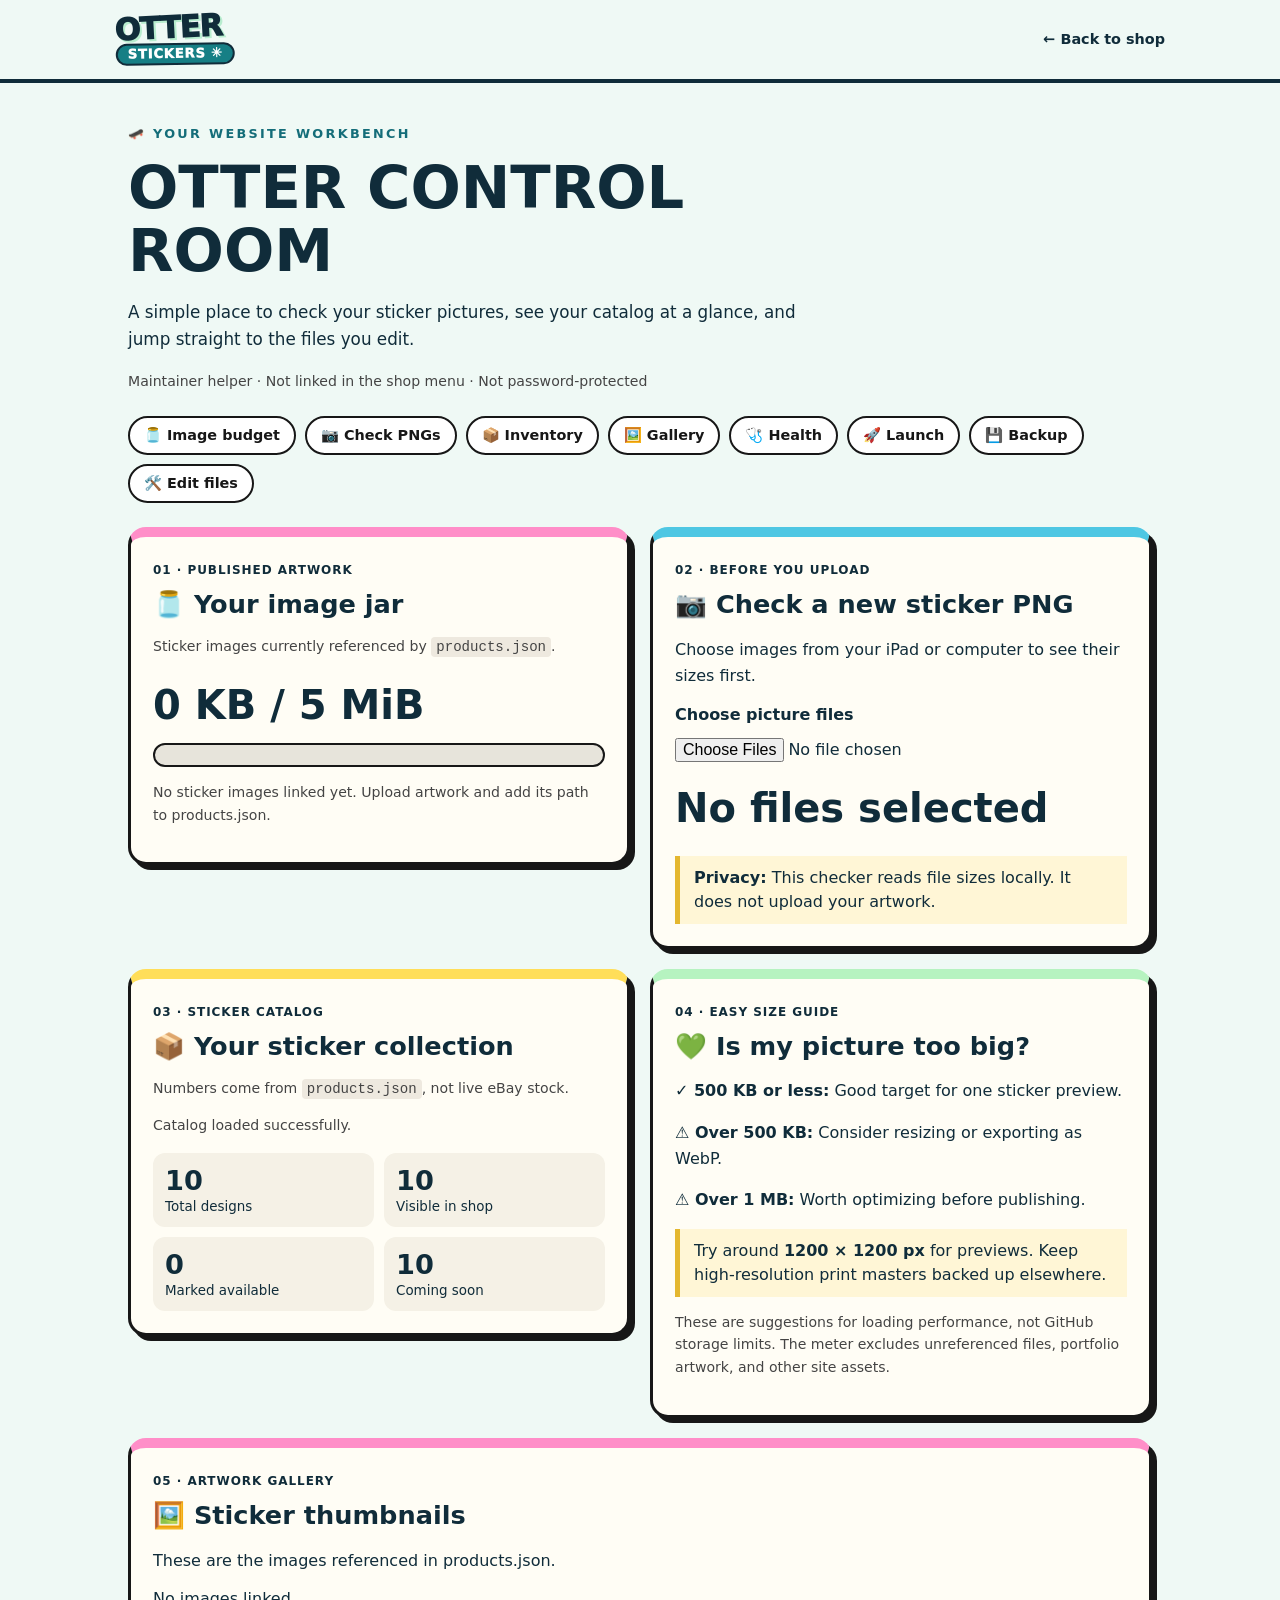
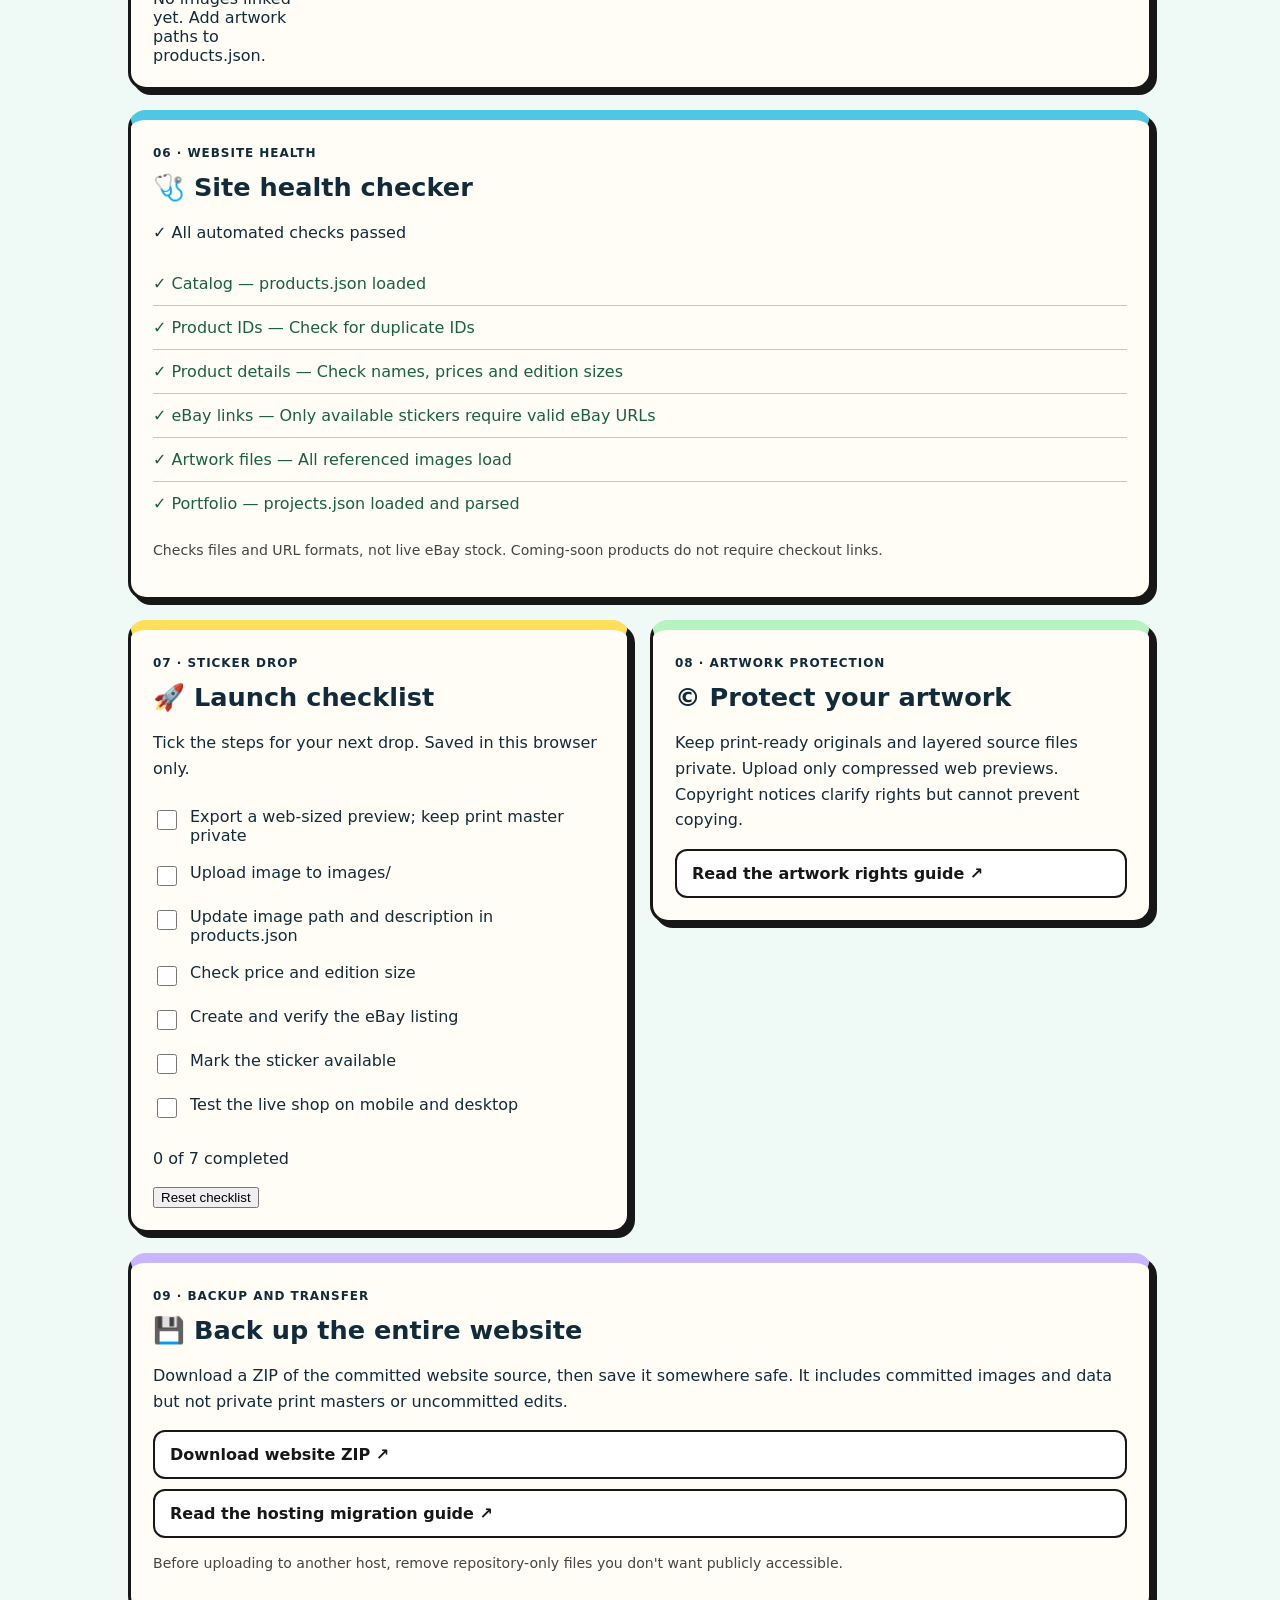
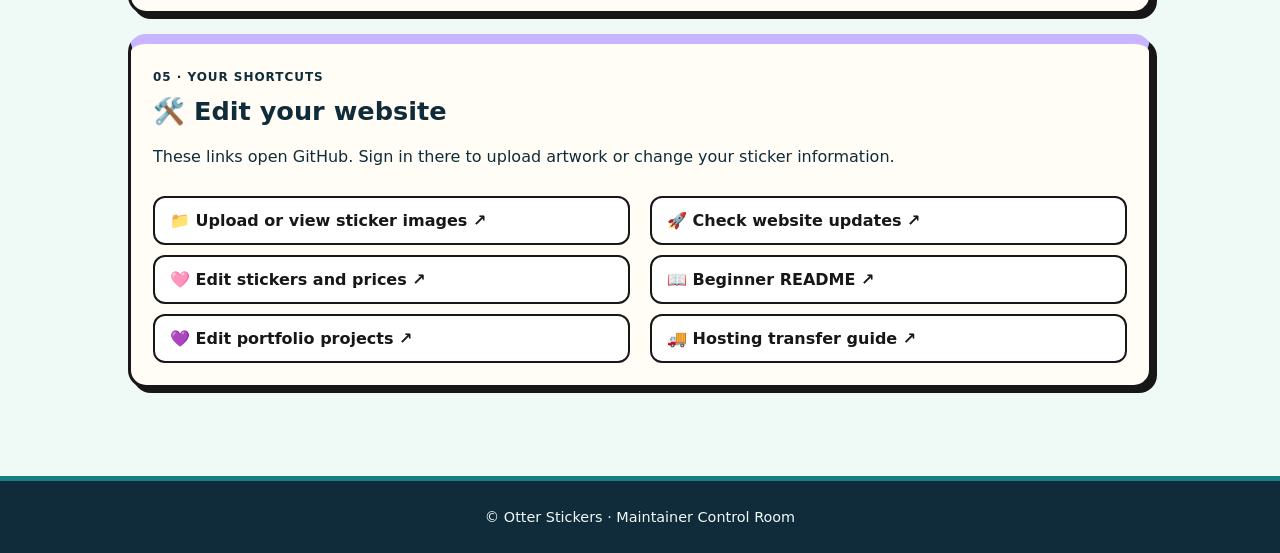
==== commit ad16485b: "Rebrand website from Curbside Stickers to Otter Stickers" ====
--- a/image-jar.html
+++ b/image-jar.html
@@ -1,6 +1,6 @@
 <!doctype html>
 <!--
-  🩵 CURBSIDE CONTROL ROOM — beginner-friendly maintenance dashboard
+  🩵 OTTER CONTROL ROOM — beginner-friendly maintenance dashboard
   ================================================================
   HTML: the sections below are the dashboard's visible panels.
   CSS: the <style> section makes this page easy to read on iPad.
@@ -12,7 +12,7 @@
   <meta charset="utf-8">
   <meta name="viewport" content="width=device-width, initial-scale=1">
   <meta name="robots" content="noindex">
-  <title>Control Room | Curbside Stickers</title>
+  <title>Control Room | Otter Stickers</title>
   <link rel="stylesheet" href="style.css">
 
   <!-- 🩵 Dashboard-only styling. The public shop still uses style.css. -->
@@ -61,7 +61,7 @@
 </head>
 <body>
   <header>
-    <a class="logo" href="./"><span class="logo-main">CURBSIDE</span><span class="logo-sub">STICKERS ✳</span></a>
+    <a class="logo" href="./"><span class="logo-main">OTTER</span><span class="logo-sub">STICKERS ✳</span></a>
     <nav aria-label="Control room navigation"><a href="./">← Back to shop</a></nav>
   </header>
 
@@ -69,7 +69,7 @@
     <!-- 🩵 01: Intro and quick navigation -->
     <div class="control-intro">
       <p class="eyebrow">🛹 YOUR WEBSITE WORKBENCH</p>
-      <h1 class="control-title">CURBSIDE CONTROL ROOM</h1>
+      <h1 class="control-title">OTTER CONTROL ROOM</h1>
       <p class="control-subtitle">A simple place to check your sticker pictures, see your catalog at a glance, and jump straight to the files you edit.</p>
       <p class="control-muted">Maintainer helper · Not linked in the shop menu · Not password-protected</p>
     </div>
@@ -156,7 +156,7 @@
       </section>
     </div>
   </main>
-  <footer>© Curbside Stickers · Maintainer Control Room</footer>
+  <footer>© Otter Stickers · Maintainer Control Room</footer>
 
   <script>
     // 🩵 BEGINNER SETTINGS: change these only if you want new size targets.
--- a/style.css
+++ b/style.css
@@ -1,5 +1,5 @@
 /*
-  CURBSIDE STICKERS — DESIGN SYSTEM
+  OTTER STICKERS — DESIGN SYSTEM
   ====================================
   CSS controls HOW the HTML looks.
 
@@ -253,7 +253,7 @@
 @media (prefers-reduced-motion: reduce) { .products { scroll-behavior: auto; } }
 
 /*
-  16. CURBSIDE CARTOON CLUB — BRAND THEME
+  16. OTTER CARTOON CLUB — BRAND THEME
   =======================================
   Change the colors below to customize the whole site.
   This section intentionally overrides earlier starter styles.
@@ -384,3 +384,389 @@
   .cartoon-robot { transform: rotate(-10deg) scale(.83); transform-origin: top left; }
   .cartoon-board { transform: rotate(-17deg) scale(.82); transform-origin: bottom right; }
 }
+
+/* 19. 🛹 COVER-FLOW STICKER CAROUSEL
+   The centered card grows; neighboring cards gently shrink and fade.
+   Touch scrolling still works normally. The buttons also work on desktop.
+*/
+.products {
+  scroll-padding-inline: 0;
+  padding: 22px max(12px, calc((100% - min(74vw, 380px)) / 2)) 34px;
+  align-items: stretch;
+  scroll-snap-type: x mandatory;
+  scroll-behavior: smooth;
+}
+.products .product {
+  flex: 0 0 min(74vw, 380px);
+  scroll-snap-align: center;
+  transform: scale(.88);
+  opacity: .72;
+  filter: saturate(.7);
+  transition: transform .32s ease, opacity .32s ease, filter .32s ease, box-shadow .32s ease;
+  will-change: transform;
+}
+.products .product.is-focused {
+  transform: scale(1);
+  opacity: 1;
+  filter: none;
+  box-shadow: 9px 9px 0 var(--ink);
+}
+.carousel-controls {
+  display: flex;
+  justify-content: center;
+  align-items: center;
+  gap: 20px;
+  margin: 18px 0 8px;
+}
+.carousel-arrow {
+  border: 3px solid var(--ink);
+  border-radius: 50%;
+  width: 46px;
+  height: 46px;
+  background: var(--yellow);
+  color: var(--ink);
+  font-size: 1.4rem;
+  font-weight: 900;
+  cursor: pointer;
+  box-shadow: 3px 3px 0 var(--ink);
+}
+.carousel-arrow:disabled { opacity: .35; cursor: default; box-shadow: none; }
+.carousel-arrow:focus-visible, .products:focus-visible { outline: 3px dashed var(--red); outline-offset: 4px; }
+#sticker-position { font-weight: 900; min-width: 55px; text-align: center; }
+@media (prefers-reduced-motion: reduce) {
+  .products { scroll-behavior: auto; }
+  .products .product { transition: none; filter: none; }
+}
+
+/* 20. ✨ POLISHED HERO — bubbly type + tactile, pressable call-to-action.
+   Beginner tip: change --hero-glow to adjust the soft pink halo.
+   The button moves DOWN when pressed, like a real arcade button. */
+:root { --hero-glow: rgba(255, 75, 130, .33); }
+.hero h1 {
+  font-family: "Arial Rounded MT Bold", "Trebuchet MS", ui-rounded, system-ui, sans-serif;
+  font-weight: 1000;
+  letter-spacing: -.055em;
+  line-height: .99;
+  text-wrap: balance;
+}
+.hero h1 em {
+  -webkit-text-stroke: 0;
+  color: var(--red);
+  text-shadow: 3px 4px 0 var(--ink);
+}
+.hero .hero-kicker {
+  font-family: "Arial Rounded MT Bold", "Trebuchet MS", ui-rounded, system-ui, sans-serif;
+  letter-spacing: -.025em;
+  font-weight: 1000;
+}
+.hero-copy > p:not(.hero-kicker) {
+  font-size: clamp(1rem, 1.7vw, 1.1rem);
+  line-height: 1.7;
+  max-width: 34rem;
+}
+.hero-copy > .button {
+  position: relative;
+  isolation: isolate;
+  background: var(--pink);
+  border: 3px solid var(--ink);
+  border-radius: 999px;
+  padding: 17px 27px;
+  font-family: "Arial Rounded MT Bold", "Trebuchet MS", ui-rounded, system-ui, sans-serif;
+  font-size: 1rem;
+  font-weight: 1000;
+  letter-spacing: .01em;
+  box-shadow: 0 7px 0 var(--ink), 0 13px 26px var(--hero-glow);
+  transform: translateY(0);
+  transition: transform .16s ease, box-shadow .16s ease, background .16s ease;
+  -webkit-tap-highlight-color: transparent;
+}
+.hero-copy > .button:hover {
+  background: #ffa9d1;
+  transform: translateY(-2px);
+  box-shadow: 0 9px 0 var(--ink), 0 16px 30px var(--hero-glow);
+}
+.hero-copy > .button:active {
+  transform: translateY(6px);
+  box-shadow: 0 1px 0 var(--ink), 0 3px 10px var(--hero-glow);
+  background: #ffb5d8;
+}
+.hero-copy > .button:focus-visible {
+  outline: 3px dashed var(--ink);
+  outline-offset: 7px;
+}
+@media (prefers-reduced-motion: reduce) {
+  .hero-copy > .button { transition: none; }
+}
+
+/* 21. 🌊 OTTER COAST — cool green / teal / blue palette
+   Beginner tip: edit these six swatches to recolor the entire shop.
+   This section intentionally overrides the earlier warm palette.
+   Contrast: dark navy outlines keep buttons and text easy to read.
+*/
+:root {
+  --ink: #102c3a;       /* deep ocean navy: outlines and text */
+  --paper: #eff9f5;     /* pale sea-glass page */
+  --red: #167f85;       /* teal accent (legacy variable name) */
+  --yellow: #b8edcf;    /* mint green hero and highlights */
+  --blue: #6fc4dc;      /* sky blue panels */
+  --pink: #8cdbd5;      /* seafoam buttons and stickers */
+  --mint: #c8f2e3;      /* light mint artwork backgrounds */
+  --hero-glow: rgba(19, 143, 161, .28);
+}
+.hero { background: linear-gradient(135deg, #b8edcf 0%, #a4e8d7 52%, #b7e5f3 100%); }
+.hero h1 em { color: #137f8b; text-shadow: 3px 4px 0 var(--ink); }
+.hero-copy > .button { background: #7ddbd0; }
+.hero-copy > .button:hover { background: #a4ece1; }
+.hero-copy > .button:active { background: #63c9c2; }
+.logo-sub { background: #167f85; }
+.eyebrow { color: #146d79; }
+.hero .eyebrow { background: var(--ink); color: #effff8; }
+footer { border-top-color: #167f85; }
+
+/* 22. 🤖 FRIENDLY EMOJI ROBOT — drawn with CSS, no image downloads.
+   Inspired by the classic robot emoji: blue rounded head, square ears,
+   glowing eyes, small smiling grille, and a red-tipped antenna.
+   The rest of the hero illustration (including the skateboard) stays put.
+*/
+.cartoon-robot {
+  width: 200px;
+  height: 272px;
+  transform: rotate(-7deg);
+  filter: drop-shadow(7px 10px 0 #102c3a33);
+}
+.robot-antenna {
+  top: -20px;
+  left: 98px;
+  width: 9px;
+  height: 38px;
+  background: #527f92;
+  border: 2px solid var(--ink);
+  z-index: 1;
+}
+.robot-antenna::before {
+  width: 24px;
+  height: 24px;
+  top: -20px;
+  left: -10px;
+  background: #f06b79;
+  border: 3px solid var(--ink);
+  box-shadow: inset -3px -3px 0 #bd455c;
+}
+.robot-head {
+  top: 15px;
+  left: 5px;
+  width: 190px;
+  height: 163px;
+  background: linear-gradient(145deg, #a7e6fa 0%, #6fc4dc 55%, #3e92b5 100%);
+  border: 7px solid #eafaff;
+  outline: 4px solid var(--ink);
+  border-radius: 34px;
+  box-shadow: inset 0 -9px 0 #287d9d45;
+  z-index: 2;
+}
+.robot-head::before, .robot-head::after {
+  content: "";
+  position: absolute;
+  top: 56px;
+  width: 19px;
+  height: 48px;
+  background: #5ca5c1;
+  border: 4px solid var(--ink);
+  border-radius: 9px;
+  z-index: -1;
+}
+.robot-head::before { left: -24px; }
+.robot-head::after { right: -24px; }
+.robot-eye {
+  width: 39px;
+  height: 43px;
+  background: #f3ffff;
+  border: 5px solid var(--ink);
+  border-radius: 12px;
+  transform: translateY(-16px);
+  box-shadow: 0 0 10px #e0ffff90;
+}
+.robot-eye::after {
+  width: 12px;
+  height: 16px;
+  top: 10px;
+  left: 9px;
+  background: #1a566e;
+  border-radius: 5px;
+}
+.robot-mouth {
+  left: 51px;
+  bottom: 19px;
+  width: 76px;
+  height: 27px;
+  background: #e6fcff;
+  border: 4px solid var(--ink);
+  border-radius: 9px;
+  box-shadow: inset 0 -5px 0 #9dcddd;
+}
+.robot-mouth::after {
+  content: "";
+  position: absolute;
+  inset: 4px 8px;
+  background: repeating-linear-gradient(90deg, transparent 0 12px, #23556b 12px 15px);
+}
+.robot-body {
+  top: 188px;
+  left: 36px;
+  width: 128px;
+  height: 77px;
+  background: linear-gradient(145deg, #9ee4dc, #4aadb8);
+  border-radius: 22px;
+}
+.robot-heart { color: #e9fdfb; -webkit-text-stroke: 2px var(--ink); }
+@media (max-width: 370px) {
+  .cartoon-robot { transform: rotate(-7deg) scale(.83); }
+}
+
+/* 23. 🦦 OTTER BUDDY — chilling beside our robot.
+   Emoji stays recognizable on iPad, with a soft sea-glass sticker frame.
+   Pointer-events none means it cannot block any shop buttons. */
+.chill-otter {
+  position: absolute;
+  z-index: 2;
+  right: 2%;
+  top: 18%;
+  width: 138px;
+  height: 145px;
+  display: flex;
+  flex-direction: column;
+  align-items: center;
+  justify-content: center;
+  gap: 2px;
+  border: 6px solid #f8fffc;
+  outline: 3px solid var(--ink);
+  border-radius: 43% 45% 40% 42%;
+  background: #c8f2e3;
+  box-shadow: 7px 9px 0 #102c3a36;
+  transform: rotate(10deg);
+  pointer-events: none;
+}
+.otter-emoji { font-size: 5.3rem; line-height: 1.1; }
+.otter-caption {
+  font-family: "Arial Rounded MT Bold", "Trebuchet MS", sans-serif;
+  font-size: .63rem;
+  font-weight: 1000;
+  letter-spacing: .04em;
+  color: var(--ink);
+}
+@media (max-width: 370px) {
+  .chill-otter { width: 110px; height: 116px; right: 1%; top: 21%; }
+  .otter-emoji { font-size: 4rem; }
+  .otter-caption { font-size: .52rem; }
+}
+
+/* 24. 🛹 ROBOT RIDES THE BOARD — one responsive illustration scene.
+   The board and robot share the SAME coordinate system, preventing overlap.
+   The otter is a grip-tape graphic, not a separate floating sticker. */
+.hero-art {
+  min-height: 390px;
+  display: grid;
+  place-items: center;
+  overflow: visible;
+}
+.skate-scene {
+  position: relative;
+  width: 310px;
+  height: 360px;
+  max-width: 100%;
+  margin-inline: auto;
+}
+.skate-scene .cartoon-robot {
+  position: absolute;
+  top: 10px;
+  left: 55px;
+  width: 200px;
+  height: 272px;
+  transform: rotate(-5deg);
+  transform-origin: 50% 90%;
+  z-index: 3;
+}
+.skate-scene .robot-feet {
+  bottom: -1px;
+  left: 53px;
+  box-shadow: 67px 0 var(--ink);
+}
+.skate-scene .cartoon-board {
+  position: absolute;
+  width: 285px;
+  height: 120px;
+  left: 12px;
+  right: auto;
+  bottom: 0;
+  transform: rotate(-4deg);
+  filter: drop-shadow(6px 8px 0 #102c3a30);
+  z-index: 2;
+}
+.skate-scene .board-deck {
+  top: 6px;
+  height: 72px;
+  background: #164d59;
+  border: 7px solid #f6fffa;
+  outline: 4px solid var(--ink);
+  color: #f6fffa;
+  text-shadow: none;
+  gap: 8px;
+  overflow: hidden;
+  justify-content: flex-end;
+  padding-right: 25px;
+}
+.skate-scene .board-deck::before {
+  content: "";
+  position: absolute;
+  inset: 3px;
+  opacity: .22;
+  background-image: radial-gradient(#d3f7ee 1px, transparent 1px);
+  background-size: 6px 6px;
+}
+.griptape-otter {
+  position: relative;
+  font-size: 2.65rem;
+  line-height: 1;
+  transform: rotate(-9deg);
+  filter: drop-shadow(1px 2px 0 #102c3a);
+}
+.griptape-wordmark {
+  position: relative;
+  font-family: "Arial Rounded MT Bold", "Trebuchet MS", system-ui, sans-serif;
+  font-size: .95rem;
+  letter-spacing: .035em;
+  font-weight: 1000;
+}
+.skate-scene .board-wheel { top: 78px; background: #6fc4dc; }
+.skate-scene .wheel-one { left: 45px; }
+.skate-scene .wheel-two { right: 45px; }
+.hero-art .hero-scribble {
+  z-index: 4;
+  top: 5px;
+  right: 0;
+  font-family: "Arial Rounded MT Bold", "Trebuchet MS", ui-rounded, sans-serif;
+  font-size: 1rem;
+  text-align: center;
+  color: var(--ink);
+}
+/* A consistent bubbly headline with less cramped spacing on narrow screens. */
+.hero h1 {
+  font-family: ui-rounded, "Arial Rounded MT Bold", "Trebuchet MS", system-ui, sans-serif;
+  font-size: clamp(3.1rem, 6.4vw, 6.2rem);
+  font-weight: 900;
+  letter-spacing: -.045em;
+  line-height: 1.03;
+}
+.hero h1 em { display: inline-block; }
+.hero-copy { min-width: 0; }
+@media (max-width: 760px) {
+  .hero-art { min-height: 380px; }
+  .hero-art .hero-scribble { right: 3%; }
+  .hero h1 { font-size: clamp(3.1rem, 10vw, 5.3rem); }
+}
+@media (max-width: 370px) {
+  .hero-art { min-height: 340px; }
+  .skate-scene { transform: scale(.88); transform-origin: center center; }
+  .skate-scene .cartoon-robot { transform: rotate(-5deg); }
+  .skate-scene .cartoon-board { transform: rotate(-4deg); }
+}
